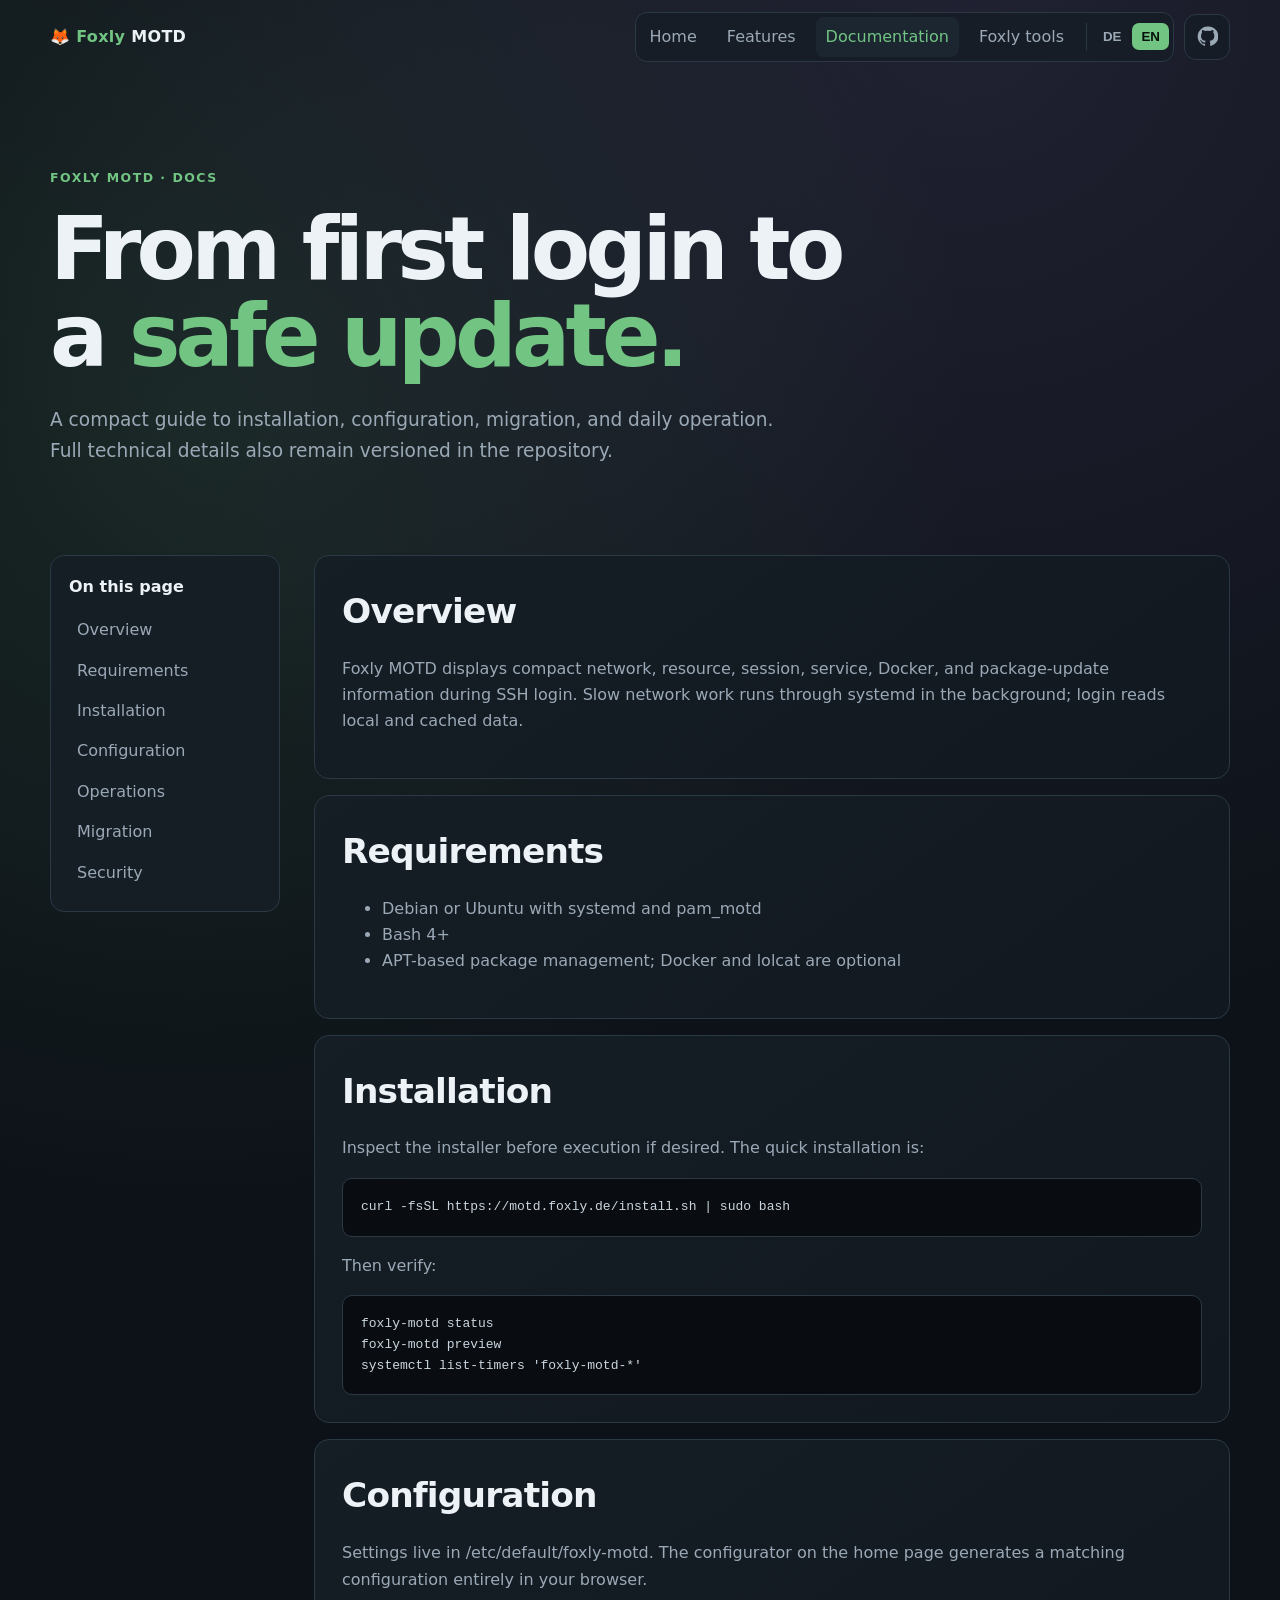
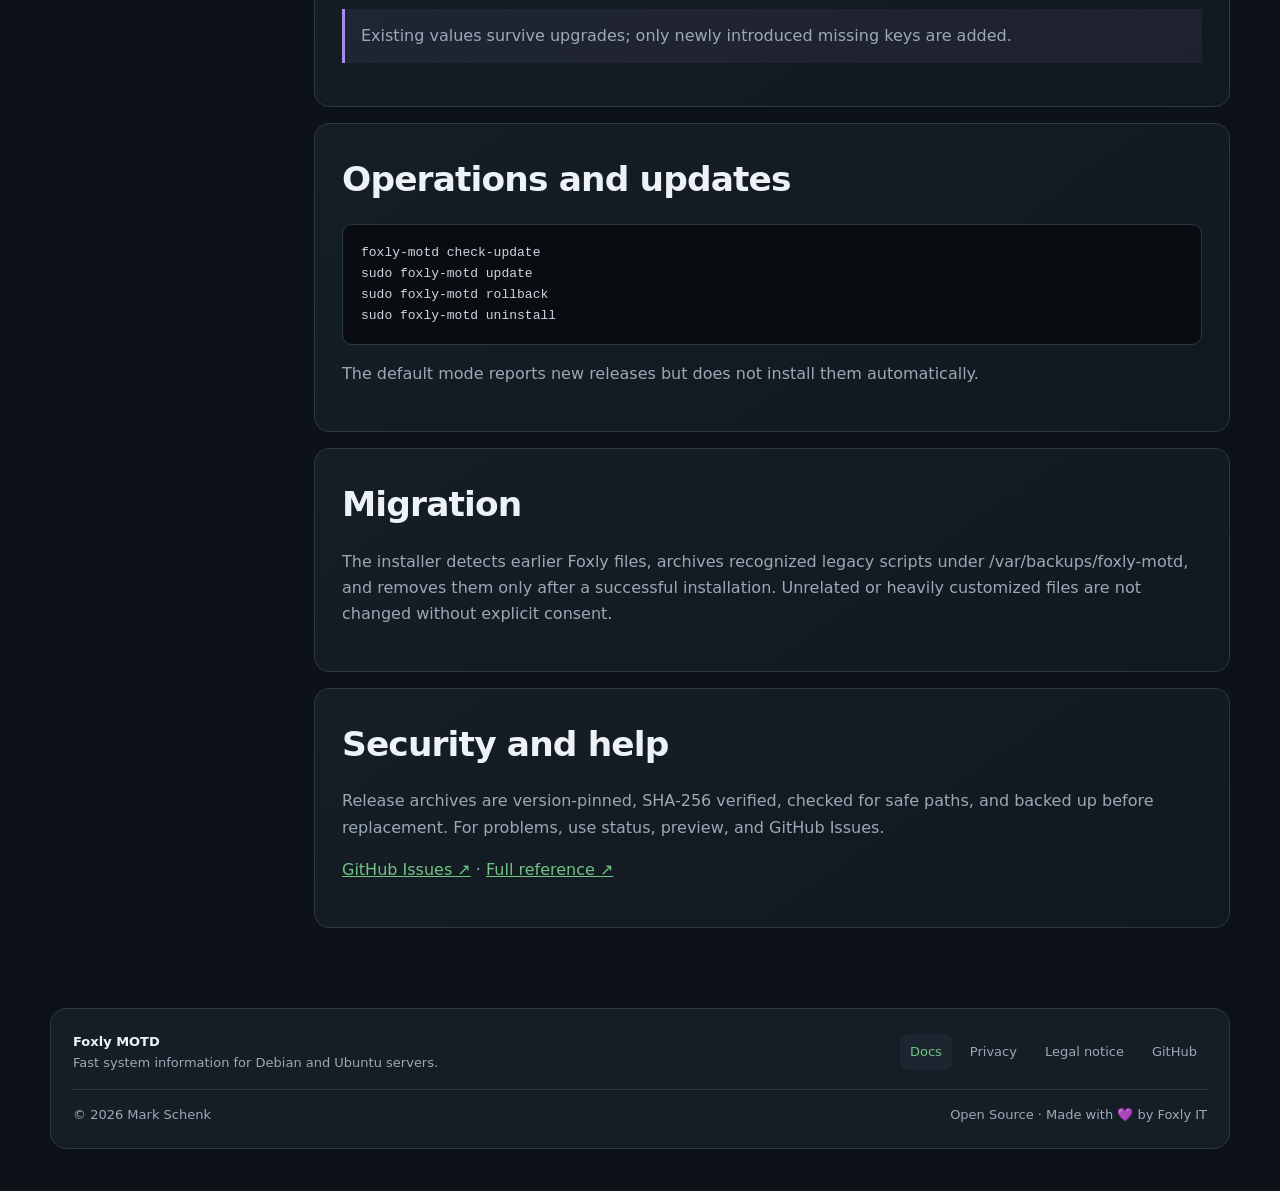
==== docs/docs.html @ 711595bc "Add product documentation and legal pages" ====
<!doctype html>
<html lang="de"><head><meta charset="utf-8"><meta name="viewport" content="width=device-width,initial-scale=1"><meta name="description" content="Foxly MOTD Dokumentation: Installation, Konfiguration, Migration, Betrieb und Updates."><meta name="theme-color" content="#0d1218"><link rel="canonical" href="https://motd.foxly.de/docs.html"><meta property="og:title" content="Foxly MOTD Dokumentation"><meta property="og:description" content="Installation, Konfiguration und Betrieb von Foxly MOTD."><meta property="og:type" content="website"><meta property="og:url" content="https://motd.foxly.de/docs.html"><title>Foxly MOTD Dokumentation</title><link rel="stylesheet" href="family-pages.css"></head>
<body data-title-de="Foxly MOTD Dokumentation" data-title-en="Foxly MOTD Documentation" data-description-de="Foxly MOTD Dokumentation: Installation, Konfiguration, Migration, Betrieb und Updates." data-description-en="Foxly MOTD documentation: installation, configuration, migration, operations, and updates."><a class="skip-link" href="#content">Zum Inhalt springen</a><div class="wrap">
<header class="topbar"><a class="brand" href="index.html">🦊 <span>Foxly</span> MOTD</a><div class="nav-group"><nav class="links" aria-label="Hauptnavigation"><a href="index.html" data-de="Startseite" data-en="Home">Startseite</a><a href="index.html#features">Features</a><a class="active" aria-current="page" href="docs.html" data-de="Docs" data-en="Documentation">Docs</a><a href="https://rootguard.foxly.de/tools.html" data-de="Foxly Tools" data-en="Foxly tools">Foxly Tools</a><div class="language-switch" aria-label="Sprache"><button class="lang-button" data-language="de">DE</button><button class="lang-button" data-language="en">EN</button></div></nav><a class="github-button" href="https://github.com/foxly-it/foxly-motd" target="_blank" rel="noopener noreferrer" aria-label="Foxly MOTD auf GitHub"><svg viewBox="0 0 24 24" aria-hidden="true"><path d="M12 .7a11.3 11.3 0 0 0-3.6 22c.6.1.8-.2.8-.5v-2c-3.3.7-4-1.4-4-1.4-.5-1.4-1.3-1.8-1.3-1.8-1.1-.7.1-.7.1-.7 1.2.1 1.8 1.2 1.8 1.2 1.1 1.8 2.8 1.3 3.5 1 .1-.8.4-1.3.8-1.6-2.7-.3-5.5-1.3-5.5-5.9 0-1.3.5-2.4 1.2-3.2-.1-.3-.5-1.5.1-3.2 0 0 1-.3 3.3 1.2a11.4 11.4 0 0 1 6 0c2.3-1.5 3.3-1.2 3.3-1.2.6 1.7.2 2.9.1 3.2.8.8 1.2 1.9 1.2 3.2 0 4.6-2.8 5.6-5.5 5.9.4.4.8 1.1.8 2.2v3.3c0 .3.2.6.8.5A11.3 11.3 0 0 0 12 .7Z"/></svg></a></div></header>
<main id="content"><section class="hero"><p class="eyebrow">Foxly MOTD · Docs</p><h1 data-de="Vom ersten Login bis zum <em>sicheren Update.</em>" data-en="From first login to a <em>safe update.</em>">Vom ersten Login bis zum <em>sicheren Update.</em></h1><p class="lead" data-de="Der kompakte Einstieg in Installation, Konfiguration, Migration und täglichen Betrieb. Ausführliche technische Details bleiben zusätzlich im Repository versioniert." data-en="A compact guide to installation, configuration, migration, and daily operation. Full technical details also remain versioned in the repository.">Der kompakte Einstieg in Installation, Konfiguration, Migration und täglichen Betrieb.</p></section>
<div class="page-layout"><aside class="toc"><strong data-de="Auf dieser Seite" data-en="On this page">Auf dieser Seite</strong><a href="#overview" data-de="Überblick" data-en="Overview">Überblick</a><a href="#requirements" data-de="Voraussetzungen" data-en="Requirements">Voraussetzungen</a><a href="#install" data-de="Installation" data-en="Installation">Installation</a><a href="#config" data-de="Konfiguration" data-en="Configuration">Konfiguration</a><a href="#operations" data-de="Betrieb" data-en="Operations">Betrieb</a><a href="#migration" data-de="Migration" data-en="Migration">Migration</a><a href="#security" data-de="Sicherheit" data-en="Security">Sicherheit</a></aside><div class="content">
<section id="overview"><h2 data-de="Überblick" data-en="Overview">Überblick</h2><p data-de="Foxly MOTD zeigt beim SSH-Login kompakte Systeminformationen zu Netzwerk, Ressourcen, Sitzung, Diensten, Docker und Paketupdates. Langsame Netzwerkabfragen laufen über systemd im Hintergrund; der Login liest lokale und gecachte Daten." data-en="Foxly MOTD displays compact network, resource, session, service, Docker, and package-update information during SSH login. Slow network work runs through systemd in the background; login reads local and cached data.">Foxly MOTD zeigt beim SSH-Login kompakte Systeminformationen.</p></section>
<section id="requirements"><h2 data-de="Voraussetzungen" data-en="Requirements">Voraussetzungen</h2><ul><li data-de="Debian oder Ubuntu mit systemd und pam_motd" data-en="Debian or Ubuntu with systemd and pam_motd">Debian oder Ubuntu mit systemd und pam_motd</li><li>Bash 4+</li><li data-de="APT-basierte Paketverwaltung; Docker und lolcat optional" data-en="APT-based package management; Docker and lolcat are optional">APT-basierte Paketverwaltung; Docker und lolcat optional</li></ul></section>
<section id="install"><h2 data-de="Installation" data-en="Installation">Installation</h2><p data-de="Prüfe den Installer bei Bedarf vor der Ausführung. Die Schnellinstallation lautet:" data-en="Inspect the installer before execution if desired. The quick installation is:">Die Schnellinstallation lautet:</p><pre><code>curl -fsSL https://motd.foxly.de/install.sh | sudo bash</code></pre><p data-de="Anschließend prüfen:" data-en="Then verify:">Anschließend prüfen:</p><pre><code>foxly-motd status
foxly-motd preview
systemctl list-timers 'foxly-motd-*'</code></pre></section>
<section id="config"><h2 data-de="Konfiguration" data-en="Configuration">Konfiguration</h2><p data-de="Die Einstellungen liegen unter /etc/default/foxly-motd. Der Konfigurator auf der Startseite erzeugt eine passende Konfiguration vollständig lokal im Browser." data-en="Settings live in /etc/default/foxly-motd. The configurator on the home page generates a matching configuration entirely in your browser.">Die Einstellungen liegen unter <code>/etc/default/foxly-motd</code>.</p><p class="note" data-de="Bestehende Werte bleiben bei Updates erhalten; nur neue fehlende Schlüssel werden ergänzt." data-en="Existing values survive upgrades; only newly introduced missing keys are added.">Bestehende Werte bleiben bei Updates erhalten.</p></section>
<section id="operations"><h2 data-de="Betrieb und Updates" data-en="Operations and updates">Betrieb und Updates</h2><pre><code>foxly-motd check-update
sudo foxly-motd update
sudo foxly-motd rollback
sudo foxly-motd uninstall</code></pre><p data-de="Der Standardmodus informiert über neue Releases, installiert sie aber nicht automatisch." data-en="The default mode reports new releases but does not install them automatically.">Der Standardmodus informiert über neue Releases.</p></section>
<section id="migration"><h2 data-de="Migration" data-en="Migration">Migration</h2><p data-de="Der Installer erkennt frühere Foxly-Dateien, archiviert erkannte Legacy-Skripte unter /var/backups/foxly-motd und entfernt sie erst nach erfolgreicher Installation. Fremde oder stark angepasste Dateien werden nicht ungefragt verändert." data-en="The installer detects earlier Foxly files, archives recognized legacy scripts under /var/backups/foxly-motd, and removes them only after a successful installation. Unrelated or heavily customized files are not changed without explicit consent.">Der Installer sichert erkannte Legacy-Skripte vor der Migration.</p></section>
<section id="security"><h2 data-de="Sicherheit und Hilfe" data-en="Security and help">Sicherheit und Hilfe</h2><p data-de="Release-Archive werden versionsgenau geladen, per SHA-256 geprüft, auf sichere Pfade kontrolliert und vor dem Austausch gesichert. Bei Problemen helfen Status, Vorschau und die GitHub-Issues." data-en="Release archives are version-pinned, SHA-256 verified, checked for safe paths, and backed up before replacement. For problems, use status, preview, and GitHub Issues.">Release-Archive werden geprüft und vor dem Austausch gesichert.</p><p><a href="https://github.com/foxly-it/foxly-motd/issues" target="_blank" rel="noopener noreferrer">GitHub Issues ↗</a> · <a href="https://github.com/foxly-it/foxly-motd#readme" target="_blank" rel="noopener noreferrer" data-de="Vollständige Referenz ↗" data-en="Full reference ↗">Vollständige Referenz ↗</a></p></section>
</div></div></main>
<footer class="footer"><div class="footer-main"><div class="footer-brand"><strong>Foxly MOTD</strong><span data-de="Schnelle Systeminformationen für Debian- und Ubuntu-Server." data-en="Fast system information for Debian and Ubuntu servers.">Schnelle Systeminformationen für Debian- und Ubuntu-Server.</span></div><nav class="footer-links"><a href="docs.html" aria-current="page">Docs</a><a href="privacy.html" data-de="Datenschutz" data-en="Privacy">Datenschutz</a><a href="imprint.html" data-de="Impressum" data-en="Legal notice">Impressum</a><a href="https://github.com/foxly-it/foxly-motd">GitHub</a></nav></div><div class="footer-bottom"><span>© <span id="copyright-year"></span> Mark Schenk</span><span>Open Source · Made with 💜 by Foxly IT</span></div></footer></div><script src="family-pages.js"></script></body></html>
---- docs/family-pages.css ----
:root{--bg:#0d1218;--panel:#151d25;--soft:#1b2631;--border:#2b3945;--text:#edf2f7;--muted:#9ba9b7;--green:#72c483;--purple:#a98bea;--shadow:0 24px 70px rgba(0,0,0,.35)}
*{box-sizing:border-box}html{scroll-behavior:smooth}body{margin:0;background:radial-gradient(circle at 75% 0,rgba(169,139,234,.12),transparent 35%),radial-gradient(circle at 15% 15%,rgba(114,196,131,.12),transparent 30%),var(--bg);color:var(--text);font:16px/1.65 Inter,ui-sans-serif,system-ui,-apple-system,BlinkMacSystemFont,"Segoe UI",sans-serif}.wrap{width:min(1180px,calc(100% - 40px));margin:auto}.skip-link{position:fixed;z-index:20;top:10px;left:10px;transform:translateY(-150%);padding:9px 13px;border-radius:8px;background:var(--green);color:#07110a;font-weight:800}.skip-link:focus{transform:none}.topbar{min-height:74px;display:flex;align-items:center;justify-content:space-between;gap:20px}.brand{color:var(--text);font-weight:800;letter-spacing:.02em;text-decoration:none}.brand span{color:var(--green)}.nav-group,.links,.language-switch{display:flex;align-items:center;gap:10px}.links{padding:4px;border:1px solid var(--border);border-radius:12px;background:rgba(21,29,37,.78)}.links a{padding:7px 10px;border-radius:8px;color:var(--muted);text-decoration:none}.links a:hover,.links a.active{background:var(--soft);color:var(--green)}.language-switch{gap:2px;margin-left:2px;padding-left:7px;border-left:1px solid var(--border)}.lang-button{border:0;border-radius:7px;background:transparent;color:var(--muted);padding:6px 9px;cursor:pointer;font-weight:800}.lang-button.active{background:var(--green);color:#07110a}.github-button{display:grid;width:46px;height:46px;flex:0 0 46px;place-items:center;border:1px solid var(--border);border-radius:12px;background:rgba(21,29,37,.78);color:var(--muted);text-decoration:none}.github-button:hover{background:var(--soft);color:var(--green)}.github-button svg{width:21px;height:21px;fill:currentColor}.hero{padding:82px 0 52px}.eyebrow{color:var(--green);font-size:.78rem;font-weight:800;letter-spacing:.12em;text-transform:uppercase}h1{max-width:850px;margin:.2em 0 .3em;font-size:clamp(2.8rem,7vw,5.4rem);line-height:1;letter-spacing:-.055em}h1 em{color:var(--green);font-style:normal}.lead{max-width:760px;color:var(--muted);font-size:1.16rem}.page-layout{display:grid;grid-template-columns:230px minmax(0,1fr);gap:34px;padding:18px 0 80px}.toc{position:sticky;top:20px;align-self:start;padding:18px;border:1px solid var(--border);border-radius:14px;background:var(--panel)}.toc strong{display:block;margin-bottom:10px}.toc a{display:block;padding:7px 8px;border-radius:7px;color:var(--muted);text-decoration:none}.toc a:hover{background:var(--soft);color:var(--green)}.content{display:grid;gap:16px}.content section{scroll-margin-top:20px;padding:27px;border:1px solid var(--border);border-radius:15px;background:linear-gradient(145deg,var(--panel),#111820)}h2{margin:0 0 10px;font-size:clamp(1.45rem,3vw,2.15rem);letter-spacing:-.025em}h3{margin:1.3em 0 .35em}.content p,.content li{color:var(--muted)}.content a{color:var(--green)}pre{overflow:auto;margin:16px 0 0;padding:18px;border:1px solid var(--border);border-radius:10px;background:#090d11;color:#cbd5df;font:13px/1.6 "SFMono-Regular",Consolas,monospace}.note{padding:14px 16px;border-left:3px solid var(--purple);background:rgba(169,139,234,.08)}address{color:var(--muted);font-style:normal}.footer{margin:0 0 42px;padding:22px;border:1px solid var(--border);border-radius:16px;background:var(--panel);color:var(--muted);font-size:13px}.footer-main,.footer-bottom{display:flex;justify-content:space-between;align-items:center;gap:18px}.footer-brand strong{display:block;color:var(--text)}.footer-links{display:flex;gap:8px;flex-wrap:wrap}.footer-links a{padding:7px 10px;border-radius:8px;color:var(--muted);text-decoration:none}.footer-links a:hover,.footer-links a[aria-current=page]{background:var(--soft);color:var(--green)}.footer-bottom{margin-top:16px;padding-top:14px;border-top:1px solid var(--border)}
@media(max-width:900px){.topbar{align-items:flex-start;flex-wrap:wrap;padding:12px 0}.nav-group{width:100%}.links{flex:1;overflow-x:auto}.page-layout{grid-template-columns:1fr}.toc{position:static}.hero{padding-top:48px}}@media(max-width:600px){.wrap{width:calc(100% - 24px)}.links a{padding:7px}.github-button{width:44px;height:44px;flex-basis:44px}.content section{padding:21px}.footer-main,.footer-bottom{align-items:flex-start;flex-direction:column}.footer-links{flex-direction:column}}
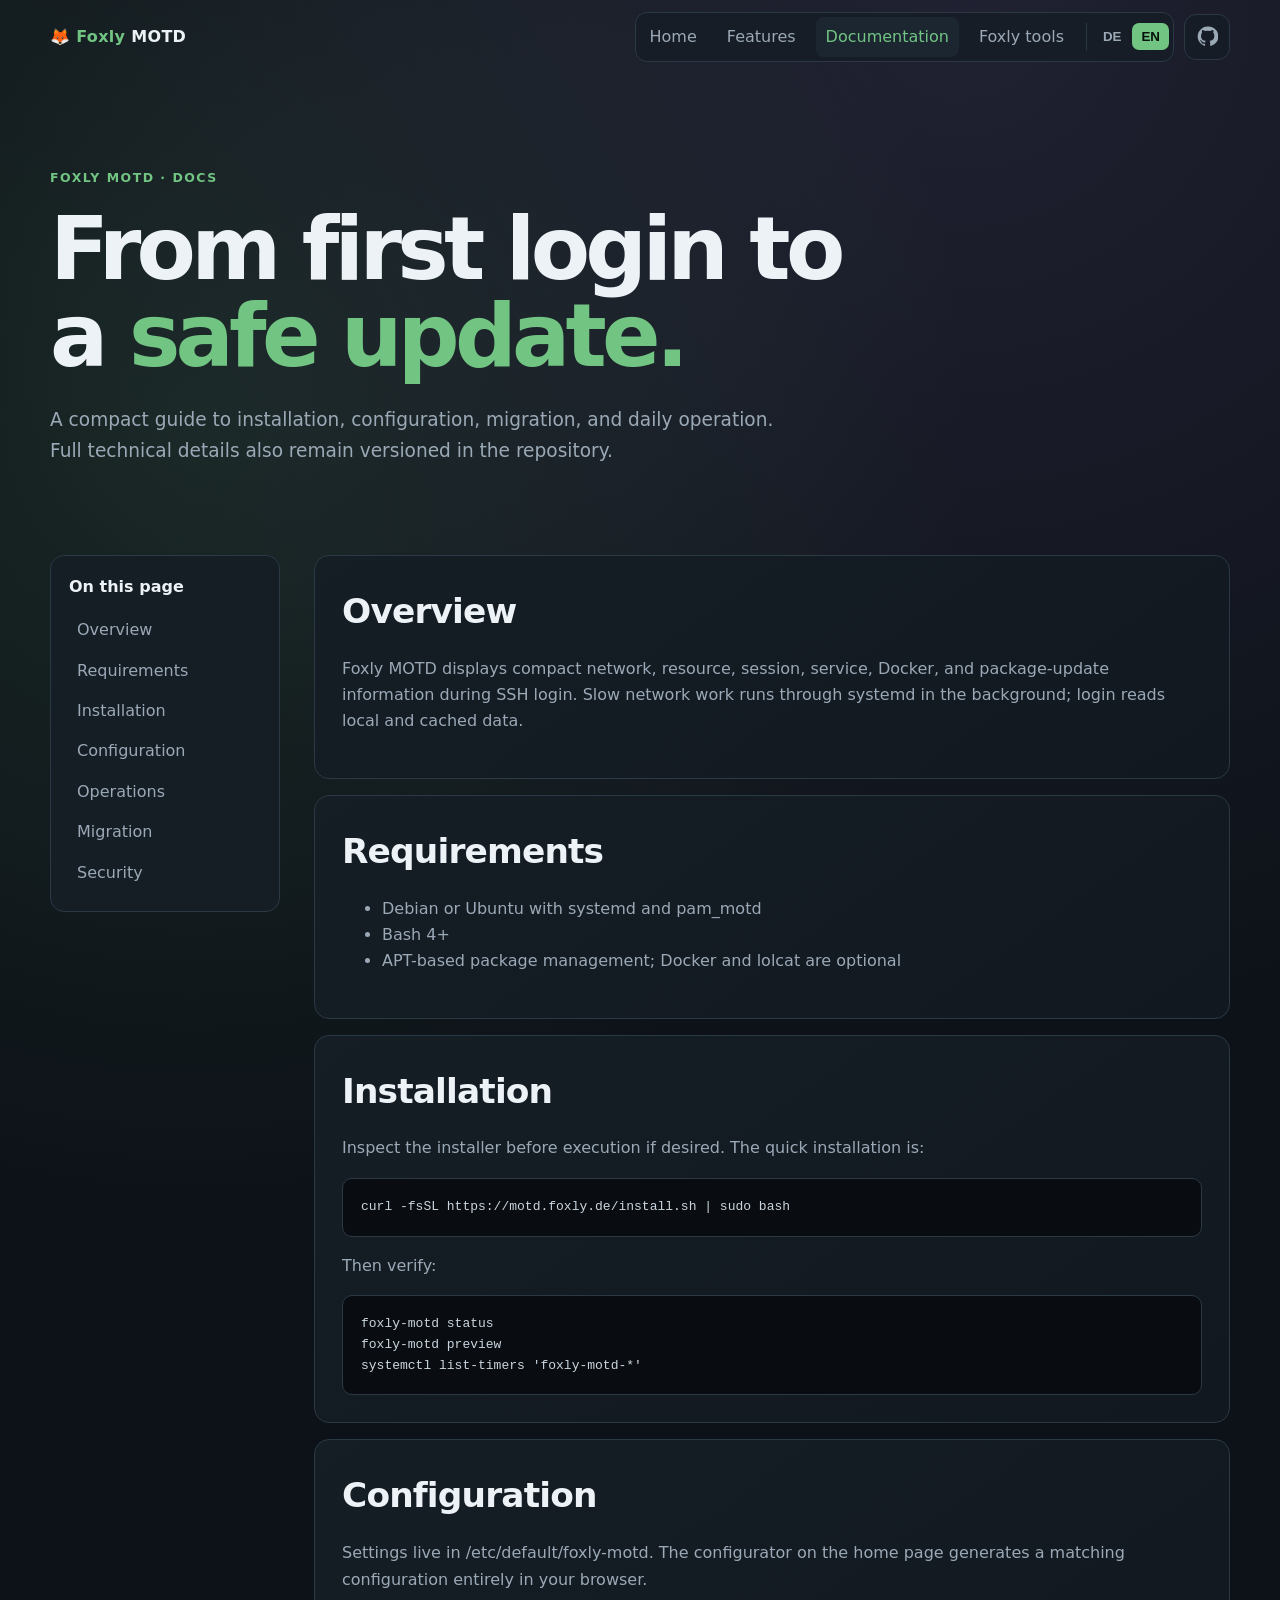
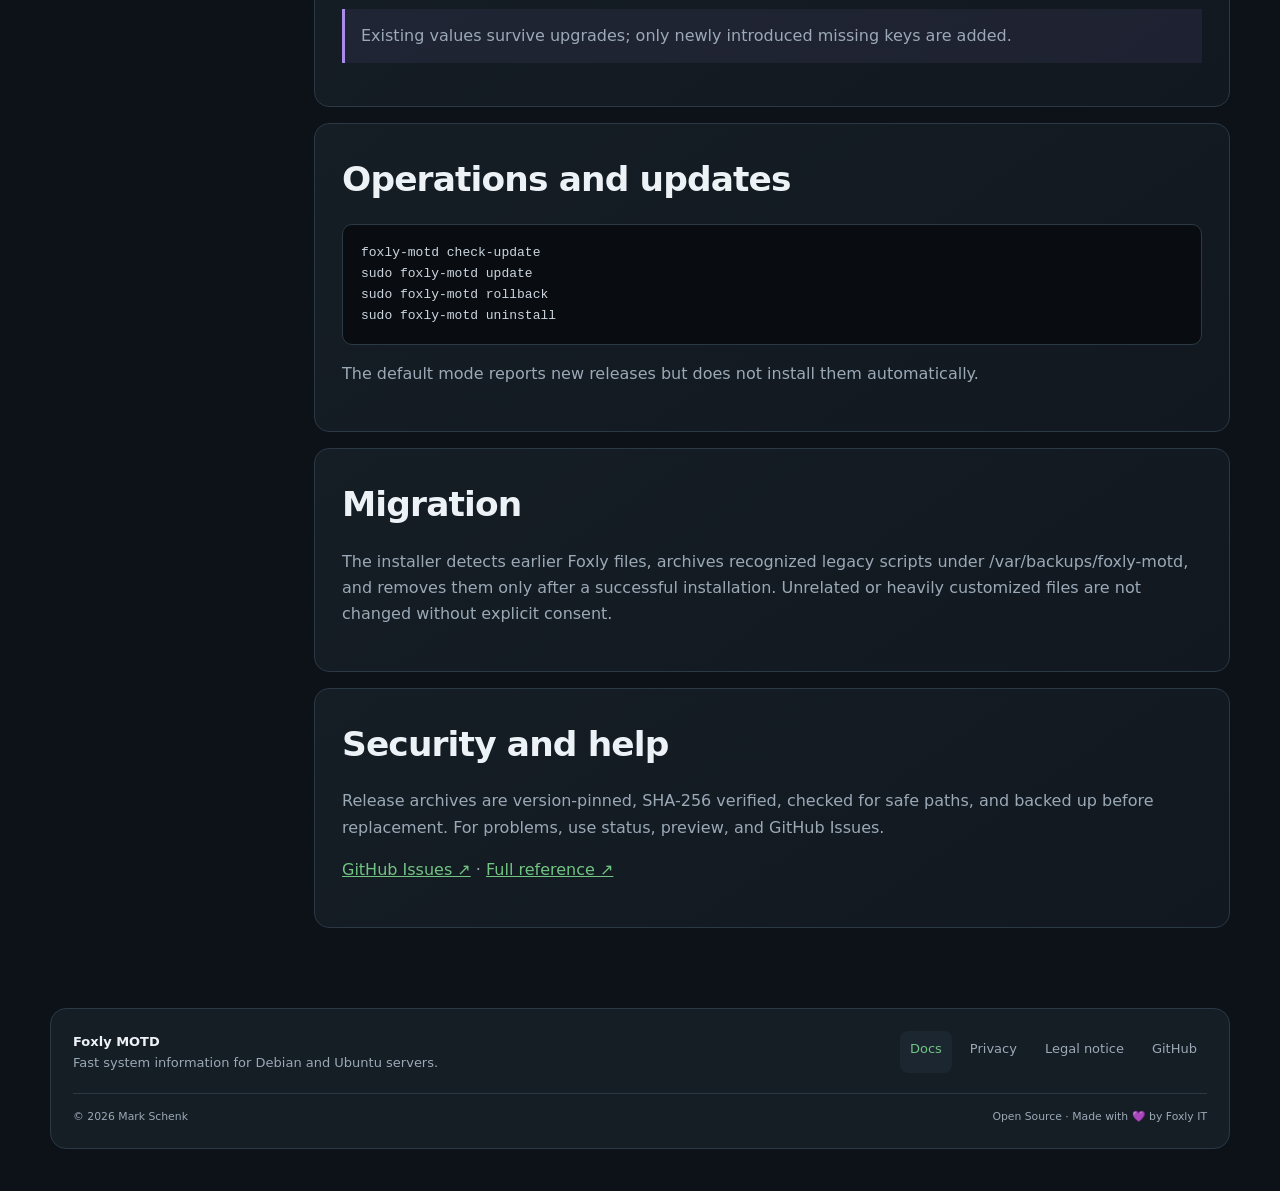
==== commit cf813973: "Bring website up to the shared Foxly design system's current state Adds the skip-link, call-to-actio" ====
--- a/docs/docs.html
+++ b/docs/docs.html
@@ -17,4 +17,4 @@
 <section id="migration"><h2 data-de="Migration" data-en="Migration">Migration</h2><p data-de="Der Installer erkennt frühere Foxly-Dateien, archiviert erkannte Legacy-Skripte unter /var/backups/foxly-motd und entfernt sie erst nach erfolgreicher Installation. Fremde oder stark angepasste Dateien werden nicht ungefragt verändert." data-en="The installer detects earlier Foxly files, archives recognized legacy scripts under /var/backups/foxly-motd, and removes them only after a successful installation. Unrelated or heavily customized files are not changed without explicit consent.">Der Installer sichert erkannte Legacy-Skripte vor der Migration.</p></section>
 <section id="security"><h2 data-de="Sicherheit und Hilfe" data-en="Security and help">Sicherheit und Hilfe</h2><p data-de="Release-Archive werden versionsgenau geladen, per SHA-256 geprüft, auf sichere Pfade kontrolliert und vor dem Austausch gesichert. Bei Problemen helfen Status, Vorschau und die GitHub-Issues." data-en="Release archives are version-pinned, SHA-256 verified, checked for safe paths, and backed up before replacement. For problems, use status, preview, and GitHub Issues.">Release-Archive werden geprüft und vor dem Austausch gesichert.</p><p><a href="https://github.com/foxly-it/foxly-motd/issues" target="_blank" rel="noopener noreferrer">GitHub Issues ↗</a> · <a href="https://github.com/foxly-it/foxly-motd#readme" target="_blank" rel="noopener noreferrer" data-de="Vollständige Referenz ↗" data-en="Full reference ↗">Vollständige Referenz ↗</a></p></section>
 </div></div></main>
-<footer class="footer"><div class="footer-main"><div class="footer-brand"><strong>Foxly MOTD</strong><span data-de="Schnelle Systeminformationen für Debian- und Ubuntu-Server." data-en="Fast system information for Debian and Ubuntu servers.">Schnelle Systeminformationen für Debian- und Ubuntu-Server.</span></div><nav class="footer-links"><a href="docs.html" aria-current="page">Docs</a><a href="privacy.html" data-de="Datenschutz" data-en="Privacy">Datenschutz</a><a href="imprint.html" data-de="Impressum" data-en="Legal notice">Impressum</a><a href="https://github.com/foxly-it/foxly-motd">GitHub</a></nav></div><div class="footer-bottom"><span>© <span id="copyright-year"></span> Mark Schenk</span><span>Open Source · Made with 💜 by Foxly IT</span></div></footer></div><script src="family-pages.js"></script></body></html>
+<footer class="footer"><div><strong>Foxly MOTD</strong><span data-de="Schnelle Systeminformationen für Debian- und Ubuntu-Server." data-en="Fast system information for Debian and Ubuntu servers.">Schnelle Systeminformationen für Debian- und Ubuntu-Server.</span></div><nav class="footer-links"><a href="docs.html" aria-current="page">Docs</a><a href="privacy.html" data-de="Datenschutz" data-en="Privacy">Datenschutz</a><a href="imprint.html" data-de="Impressum" data-en="Legal notice">Impressum</a><a href="https://github.com/foxly-it/foxly-motd">GitHub</a></nav><small><span>© <span id="copyright-year"></span> Mark Schenk</span><span>Open Source · Made with 💜 by Foxly IT</span></small></footer></div><script src="family-pages.js"></script></body></html>
--- a/docs/family-pages.css
+++ b/docs/family-pages.css
@@ -1,3 +1,3 @@
 :root{--bg:#0d1218;--panel:#151d25;--soft:#1b2631;--border:#2b3945;--text:#edf2f7;--muted:#9ba9b7;--green:#72c483;--purple:#a98bea;--shadow:0 24px 70px rgba(0,0,0,.35)}
-*{box-sizing:border-box}html{scroll-behavior:smooth}body{margin:0;background:radial-gradient(circle at 75% 0,rgba(169,139,234,.12),transparent 35%),radial-gradient(circle at 15% 15%,rgba(114,196,131,.12),transparent 30%),var(--bg);color:var(--text);font:16px/1.65 Inter,ui-sans-serif,system-ui,-apple-system,BlinkMacSystemFont,"Segoe UI",sans-serif}.wrap{width:min(1180px,calc(100% - 40px));margin:auto}.skip-link{position:fixed;z-index:20;top:10px;left:10px;transform:translateY(-150%);padding:9px 13px;border-radius:8px;background:var(--green);color:#07110a;font-weight:800}.skip-link:focus{transform:none}.topbar{min-height:74px;display:flex;align-items:center;justify-content:space-between;gap:20px}.brand{color:var(--text);font-weight:800;letter-spacing:.02em;text-decoration:none}.brand span{color:var(--green)}.nav-group,.links,.language-switch{display:flex;align-items:center;gap:10px}.links{padding:4px;border:1px solid var(--border);border-radius:12px;background:rgba(21,29,37,.78)}.links a{padding:7px 10px;border-radius:8px;color:var(--muted);text-decoration:none}.links a:hover,.links a.active{background:var(--soft);color:var(--green)}.language-switch{gap:2px;margin-left:2px;padding-left:7px;border-left:1px solid var(--border)}.lang-button{border:0;border-radius:7px;background:transparent;color:var(--muted);padding:6px 9px;cursor:pointer;font-weight:800}.lang-button.active{background:var(--green);color:#07110a}.github-button{display:grid;width:46px;height:46px;flex:0 0 46px;place-items:center;border:1px solid var(--border);border-radius:12px;background:rgba(21,29,37,.78);color:var(--muted);text-decoration:none}.github-button:hover{background:var(--soft);color:var(--green)}.github-button svg{width:21px;height:21px;fill:currentColor}.hero{padding:82px 0 52px}.eyebrow{color:var(--green);font-size:.78rem;font-weight:800;letter-spacing:.12em;text-transform:uppercase}h1{max-width:850px;margin:.2em 0 .3em;font-size:clamp(2.8rem,7vw,5.4rem);line-height:1;letter-spacing:-.055em}h1 em{color:var(--green);font-style:normal}.lead{max-width:760px;color:var(--muted);font-size:1.16rem}.page-layout{display:grid;grid-template-columns:230px minmax(0,1fr);gap:34px;padding:18px 0 80px}.toc{position:sticky;top:20px;align-self:start;padding:18px;border:1px solid var(--border);border-radius:14px;background:var(--panel)}.toc strong{display:block;margin-bottom:10px}.toc a{display:block;padding:7px 8px;border-radius:7px;color:var(--muted);text-decoration:none}.toc a:hover{background:var(--soft);color:var(--green)}.content{display:grid;gap:16px}.content section{scroll-margin-top:20px;padding:27px;border:1px solid var(--border);border-radius:15px;background:linear-gradient(145deg,var(--panel),#111820)}h2{margin:0 0 10px;font-size:clamp(1.45rem,3vw,2.15rem);letter-spacing:-.025em}h3{margin:1.3em 0 .35em}.content p,.content li{color:var(--muted)}.content a{color:var(--green)}pre{overflow:auto;margin:16px 0 0;padding:18px;border:1px solid var(--border);border-radius:10px;background:#090d11;color:#cbd5df;font:13px/1.6 "SFMono-Regular",Consolas,monospace}.note{padding:14px 16px;border-left:3px solid var(--purple);background:rgba(169,139,234,.08)}address{color:var(--muted);font-style:normal}.footer{margin:0 0 42px;padding:22px;border:1px solid var(--border);border-radius:16px;background:var(--panel);color:var(--muted);font-size:13px}.footer-main,.footer-bottom{display:flex;justify-content:space-between;align-items:center;gap:18px}.footer-brand strong{display:block;color:var(--text)}.footer-links{display:flex;gap:8px;flex-wrap:wrap}.footer-links a{padding:7px 10px;border-radius:8px;color:var(--muted);text-decoration:none}.footer-links a:hover,.footer-links a[aria-current=page]{background:var(--soft);color:var(--green)}.footer-bottom{margin-top:16px;padding-top:14px;border-top:1px solid var(--border)}
-@media(max-width:900px){.topbar{align-items:flex-start;flex-wrap:wrap;padding:12px 0}.nav-group{width:100%}.links{flex:1;overflow-x:auto}.page-layout{grid-template-columns:1fr}.toc{position:static}.hero{padding-top:48px}}@media(max-width:600px){.wrap{width:calc(100% - 24px)}.links a{padding:7px}.github-button{width:44px;height:44px;flex-basis:44px}.content section{padding:21px}.footer-main,.footer-bottom{align-items:flex-start;flex-direction:column}.footer-links{flex-direction:column}}
+*{box-sizing:border-box}html{scroll-behavior:smooth}body{margin:0;background:radial-gradient(circle at 75% 0,rgba(169,139,234,.12),transparent 35%),radial-gradient(circle at 15% 15%,rgba(114,196,131,.12),transparent 30%),var(--bg);color:var(--text);font:16px/1.65 Inter,ui-sans-serif,system-ui,-apple-system,BlinkMacSystemFont,"Segoe UI",sans-serif}.wrap{width:min(1180px,calc(100% - 40px));margin:auto}.skip-link{position:fixed;z-index:20;top:10px;left:10px;transform:translateY(-150%);padding:9px 13px;border-radius:8px;background:var(--green);color:#07110a;font-weight:800}.skip-link:focus{transform:none}.topbar{min-height:74px;display:flex;align-items:center;justify-content:space-between;gap:20px}.brand{color:var(--text);font-weight:800;letter-spacing:.02em;text-decoration:none}.brand span{color:var(--green)}.nav-group,.links,.language-switch{display:flex;align-items:center;gap:10px}.links{padding:4px;border:1px solid var(--border);border-radius:12px;background:rgba(21,29,37,.78)}.links a{padding:7px 10px;border-radius:8px;color:var(--muted);text-decoration:none}.links a:hover,.links a.active{background:var(--soft);color:var(--green)}.language-switch{gap:2px;margin-left:2px;padding-left:7px;border-left:1px solid var(--border)}.lang-button{border:0;border-radius:7px;background:transparent;color:var(--muted);padding:6px 9px;cursor:pointer;font-weight:800}.lang-button.active{background:var(--green);color:#07110a}.github-button{display:grid;width:46px;height:46px;flex:0 0 46px;place-items:center;border:1px solid var(--border);border-radius:12px;background:rgba(21,29,37,.78);color:var(--muted);text-decoration:none}.github-button:hover{background:var(--soft);color:var(--green)}.github-button svg{width:21px;height:21px;fill:currentColor}.hero{padding:82px 0 52px}.eyebrow{color:var(--green);font-size:.78rem;font-weight:800;letter-spacing:.12em;text-transform:uppercase}h1{max-width:850px;margin:.2em 0 .3em;font-size:clamp(2.8rem,7vw,5.4rem);line-height:1;letter-spacing:-.055em}h1 em{color:var(--green);font-style:normal}.lead{max-width:760px;color:var(--muted);font-size:1.16rem}.page-layout{display:grid;grid-template-columns:230px minmax(0,1fr);gap:34px;padding:18px 0 80px}.toc{position:sticky;top:20px;align-self:start;padding:18px;border:1px solid var(--border);border-radius:14px;background:var(--panel)}.toc strong{display:block;margin-bottom:10px}.toc a{display:block;padding:7px 8px;border-radius:7px;color:var(--muted);text-decoration:none}.toc a:hover{background:var(--soft);color:var(--green)}.content{display:grid;gap:16px}.content section{scroll-margin-top:20px;padding:27px;border:1px solid var(--border);border-radius:15px;background:linear-gradient(145deg,var(--panel),#111820)}h2{margin:0 0 10px;font-size:clamp(1.45rem,3vw,2.15rem);letter-spacing:-.025em}h3{margin:1.3em 0 .35em}.content p,.content li{color:var(--muted)}.content a{color:var(--green)}pre{overflow:auto;margin:16px 0 0;padding:18px;border:1px solid var(--border);border-radius:10px;background:#090d11;color:#cbd5df;font:13px/1.6 "SFMono-Regular",Consolas,monospace}.note{padding:14px 16px;border-left:3px solid var(--purple);background:rgba(169,139,234,.08)}address{color:var(--muted);font-style:normal}.footer{display:grid;grid-template-columns:1fr auto;gap:18px;margin:0 0 42px;padding:22px;border:1px solid var(--border);border-radius:16px;background:var(--panel);color:var(--muted);font-size:13px}.footer>div{display:grid}.footer strong{color:var(--text)}.footer-links{display:flex;gap:8px;flex-wrap:wrap}.footer-links a{padding:7px 10px;border-radius:8px;color:var(--muted);text-decoration:none}.footer-links a:hover,.footer-links a[aria-current=page]{background:var(--soft);color:var(--green)}.footer small{display:flex;grid-column:1/-1;justify-content:space-between;flex-wrap:wrap;gap:8px;margin-top:2px;padding-top:14px;border-top:1px solid var(--border)}
+@media(max-width:900px){.topbar{align-items:flex-start;flex-wrap:wrap;padding:12px 0}.nav-group{width:100%}.links{flex:1;overflow-x:auto}.page-layout{grid-template-columns:1fr}.toc{position:static}.hero{padding-top:48px}}@media(max-width:600px){.wrap{width:calc(100% - 24px)}.links a{padding:7px}.github-button{width:44px;height:44px;flex-basis:44px}.content section{padding:21px}.footer{grid-template-columns:1fr}.footer small{flex-direction:column;align-items:flex-start}.footer-links{flex-direction:column}}
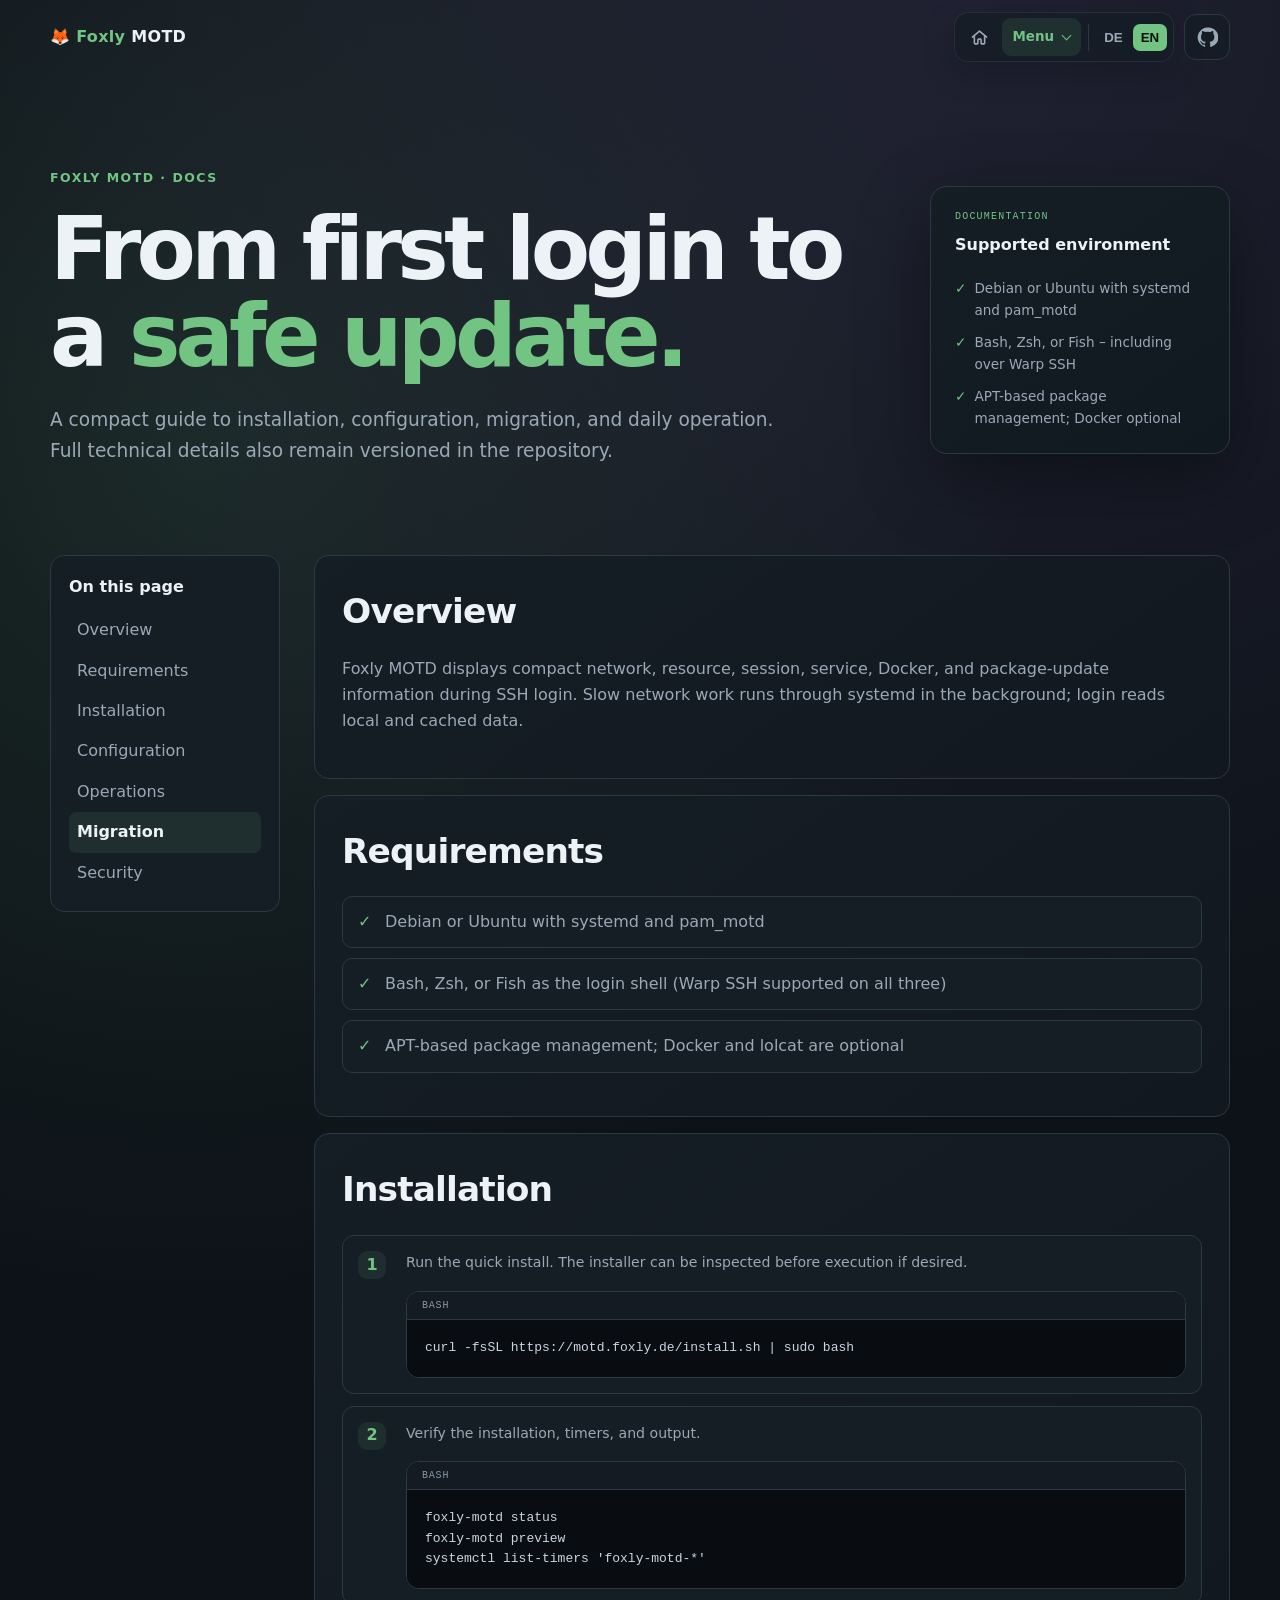
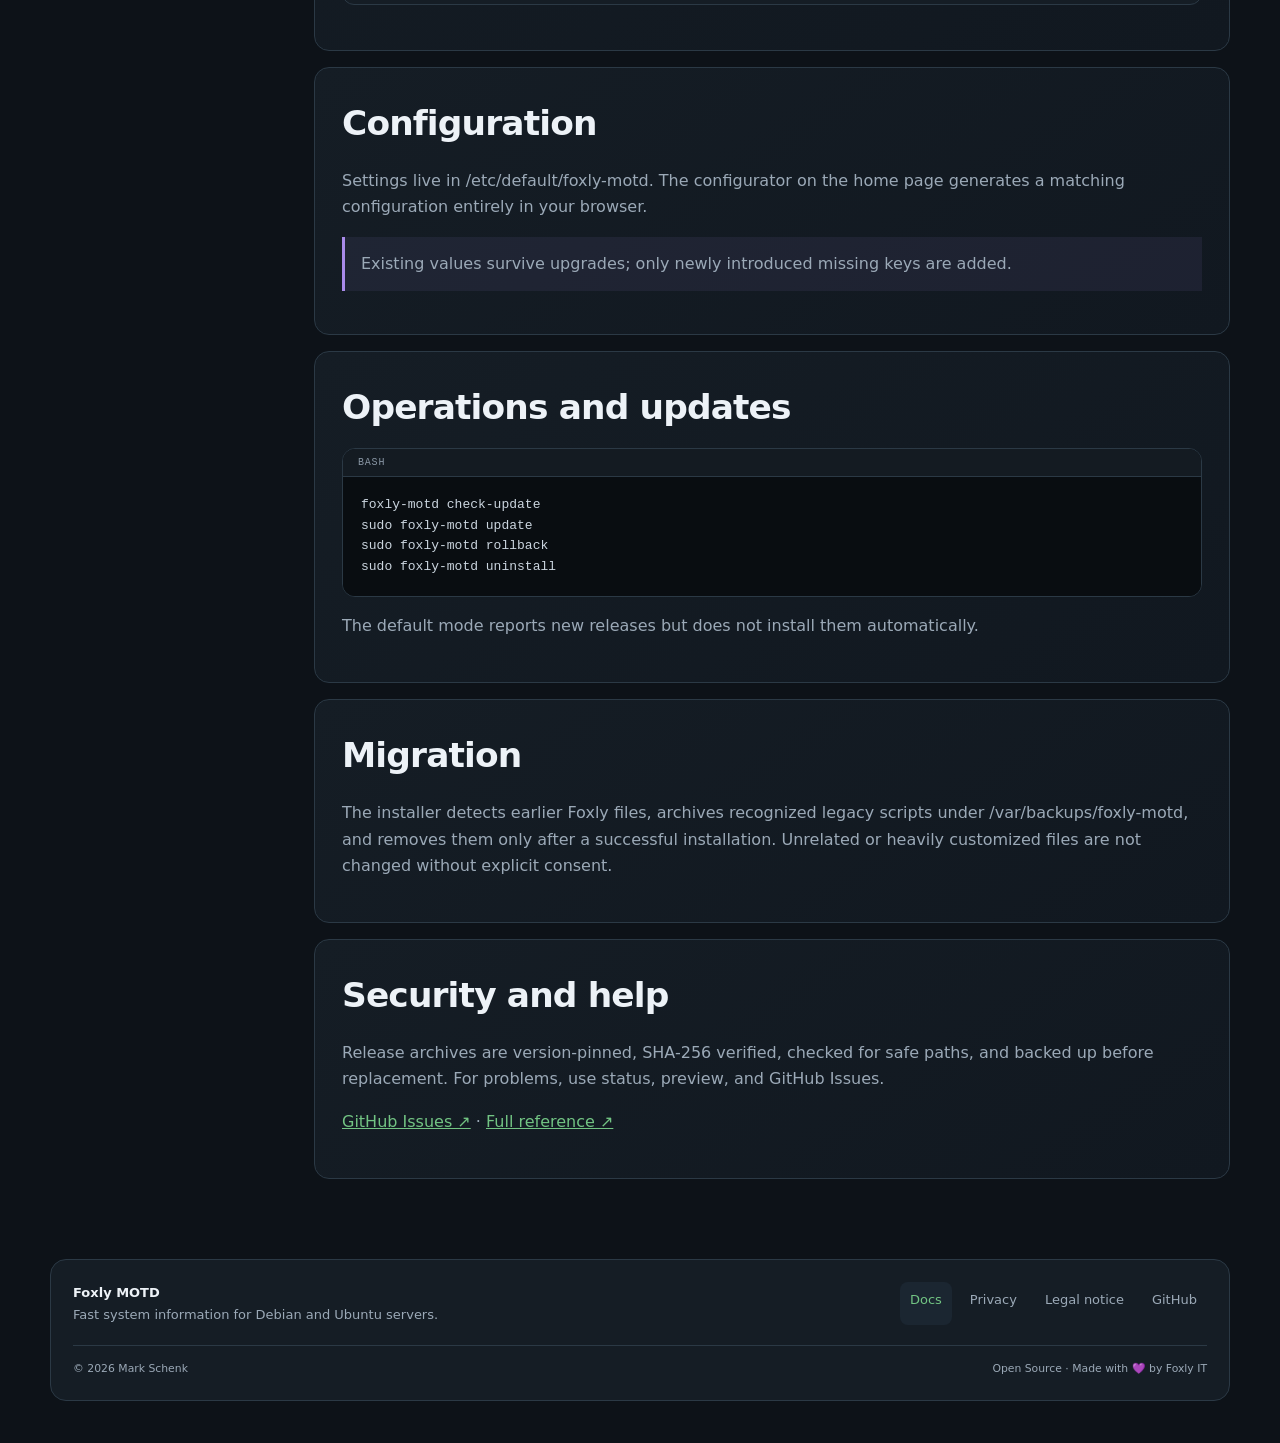
==== commit 9ba6b30a: "Fix header navigation and bring docs page to design-system parity The header previously hid every na" ====
--- a/docs/docs.html
+++ b/docs/docs.html
@@ -1,19 +1,33 @@
 <!doctype html>
 <html lang="de"><head><meta charset="utf-8"><meta name="viewport" content="width=device-width,initial-scale=1"><meta name="description" content="Foxly MOTD Dokumentation: Installation, Konfiguration, Migration, Betrieb und Updates."><meta name="theme-color" content="#0d1218"><link rel="canonical" href="https://motd.foxly.de/docs.html"><meta property="og:title" content="Foxly MOTD Dokumentation"><meta property="og:description" content="Installation, Konfiguration und Betrieb von Foxly MOTD."><meta property="og:type" content="website"><meta property="og:url" content="https://motd.foxly.de/docs.html"><title>Foxly MOTD Dokumentation</title><link rel="stylesheet" href="family-pages.css"></head>
 <body data-title-de="Foxly MOTD Dokumentation" data-title-en="Foxly MOTD Documentation" data-description-de="Foxly MOTD Dokumentation: Installation, Konfiguration, Migration, Betrieb und Updates." data-description-en="Foxly MOTD documentation: installation, configuration, migration, operations, and updates."><a class="skip-link" href="#content">Zum Inhalt springen</a><div class="wrap">
-<header class="topbar"><a class="brand" href="index.html">🦊 <span>Foxly</span> MOTD</a><div class="nav-group"><nav class="links" aria-label="Hauptnavigation"><a href="index.html" data-de="Startseite" data-en="Home">Startseite</a><a href="index.html#features">Features</a><a class="active" aria-current="page" href="docs.html" data-de="Docs" data-en="Documentation">Docs</a><a href="https://rootguard.foxly.de/tools.html" data-de="Foxly Tools" data-en="Foxly tools">Foxly Tools</a><div class="language-switch" aria-label="Sprache"><button class="lang-button" data-language="de">DE</button><button class="lang-button" data-language="en">EN</button></div></nav><a class="github-button" href="https://github.com/foxly-it/foxly-motd" target="_blank" rel="noopener noreferrer" aria-label="Foxly MOTD auf GitHub"><svg viewBox="0 0 24 24" aria-hidden="true"><path d="M12 .7a11.3 11.3 0 0 0-3.6 22c.6.1.8-.2.8-.5v-2c-3.3.7-4-1.4-4-1.4-.5-1.4-1.3-1.8-1.3-1.8-1.1-.7.1-.7.1-.7 1.2.1 1.8 1.2 1.8 1.2 1.1 1.8 2.8 1.3 3.5 1 .1-.8.4-1.3.8-1.6-2.7-.3-5.5-1.3-5.5-5.9 0-1.3.5-2.4 1.2-3.2-.1-.3-.5-1.5.1-3.2 0 0 1-.3 3.3 1.2a11.4 11.4 0 0 1 6 0c2.3-1.5 3.3-1.2 3.3-1.2.6 1.7.2 2.9.1 3.2.8.8 1.2 1.9 1.2 3.2 0 4.6-2.8 5.6-5.5 5.9.4.4.8 1.1.8 2.2v3.3c0 .3.2.6.8.5A11.3 11.3 0 0 0 12 .7Z"/></svg></a></div></header>
-<main id="content"><section class="hero"><p class="eyebrow">Foxly MOTD · Docs</p><h1 data-de="Vom ersten Login bis zum <em>sicheren Update.</em>" data-en="From first login to a <em>safe update.</em>">Vom ersten Login bis zum <em>sicheren Update.</em></h1><p class="lead" data-de="Der kompakte Einstieg in Installation, Konfiguration, Migration und täglichen Betrieb. Ausführliche technische Details bleiben zusätzlich im Repository versioniert." data-en="A compact guide to installation, configuration, migration, and daily operation. Full technical details also remain versioned in the repository.">Der kompakte Einstieg in Installation, Konfiguration, Migration und täglichen Betrieb.</p></section>
+<header class="topbar"><a class="brand" href="index.html">🦊 <span>Foxly</span> MOTD</a><div class="nav-group"><nav class="links" aria-label="Hauptnavigation"><a class="nav-home" href="index.html" aria-label="Startseite" title="Startseite"><svg viewBox="0 0 24 24" fill="none" stroke="currentColor" stroke-width="2" stroke-linecap="round" stroke-linejoin="round" aria-hidden="true"><path d="M3 11.5 12 4l9 7.5"/><path d="M5.5 10v9a1 1 0 0 0 1 1H9a1 1 0 0 0 1-1v-4a1 1 0 0 1 1-1h2a1 1 0 0 1 1 1v4a1 1 0 0 0 1 1h2.5a1 1 0 0 0 1-1v-9"/></svg></a><details class="nav-dropdown active"><summary aria-current="page" data-de="Menü" data-en="Menu">Menü</summary><div class="nav-dropdown-menu"><a href="index.html#features" data-de="Features" data-en="Features">Features</a><a href="index.html#project" data-de="Projekt" data-en="Project">Projekt</a><a href="index.html#configurator" data-de="Konfigurator" data-en="Configurator">Konfigurator</a><a href="index.html#install" data-de="Installation" data-en="Install">Installation</a><a class="active" href="docs.html" aria-current="page" data-de="Docs" data-en="Documentation">Docs</a><a href="https://rootguard.foxly.de/tools.html" data-de="Foxly Tools" data-en="Foxly tools">Foxly Tools</a></div></details><div class="language-switch" aria-label="Sprache"><button class="lang-button" data-language="de">DE</button><button class="lang-button" data-language="en">EN</button></div></nav><a class="github-button" href="https://github.com/foxly-it/foxly-motd" target="_blank" rel="noopener noreferrer" aria-label="Foxly MOTD auf GitHub"><svg viewBox="0 0 24 24" aria-hidden="true"><path d="M12 .7a11.3 11.3 0 0 0-3.6 22c.6.1.8-.2.8-.5v-2c-3.3.7-4-1.4-4-1.4-.5-1.4-1.3-1.8-1.3-1.8-1.1-.7.1-.7.1-.7 1.2.1 1.8 1.2 1.8 1.2 1.1 1.8 2.8 1.3 3.5 1 .1-.8.4-1.3.8-1.6-2.7-.3-5.5-1.3-5.5-5.9 0-1.3.5-2.4 1.2-3.2-.1-.3-.5-1.5.1-3.2 0 0 1-.3 3.3 1.2a11.4 11.4 0 0 1 6 0c2.3-1.5 3.3-1.2 3.3-1.2.6 1.7.2 2.9.1 3.2.8.8 1.2 1.9 1.2 3.2 0 4.6-2.8 5.6-5.5 5.9.4.4.8 1.1.8 2.2v3.3c0 .3.2.6.8.5A11.3 11.3 0 0 0 12 .7Z"/></svg></a></div></header>
+<main id="content"><section class="hero docs-hero">
+<div><p class="eyebrow">Foxly MOTD · Docs</p><h1 data-de="Vom ersten Login bis zum <em>sicheren Update.</em>" data-en="From first login to a <em>safe update.</em>">Vom ersten Login bis zum <em>sicheren Update.</em></h1><p class="lead" data-de="Der kompakte Einstieg in Installation, Konfiguration, Migration und täglichen Betrieb. Ausführliche technische Details bleiben zusätzlich im Repository versioniert." data-en="A compact guide to installation, configuration, migration, and daily operation. Full technical details also remain versioned in the repository.">Der kompakte Einstieg in Installation, Konfiguration, Migration und täglichen Betrieb.</p></div>
+<aside class="docs-status"><span data-de="DOKUMENTATION" data-en="DOCUMENTATION">DOKUMENTATION</span><strong data-de="Unterstützte Umgebung" data-en="Supported environment">Unterstützte Umgebung</strong><ul>
+<li data-de="Debian oder Ubuntu mit systemd und pam_motd" data-en="Debian or Ubuntu with systemd and pam_motd">Debian oder Ubuntu mit systemd und pam_motd</li>
+<li data-de="Bash, Zsh oder Fish – auch über Warp SSH" data-en="Bash, Zsh, or Fish – including over Warp SSH">Bash, Zsh oder Fish – auch über Warp SSH</li>
+<li data-de="APT-basierte Paketverwaltung; Docker optional" data-en="APT-based package management; Docker optional">APT-basierte Paketverwaltung; Docker optional</li>
+</ul></aside>
+</section>
 <div class="page-layout"><aside class="toc"><strong data-de="Auf dieser Seite" data-en="On this page">Auf dieser Seite</strong><a href="#overview" data-de="Überblick" data-en="Overview">Überblick</a><a href="#requirements" data-de="Voraussetzungen" data-en="Requirements">Voraussetzungen</a><a href="#install" data-de="Installation" data-en="Installation">Installation</a><a href="#config" data-de="Konfiguration" data-en="Configuration">Konfiguration</a><a href="#operations" data-de="Betrieb" data-en="Operations">Betrieb</a><a href="#migration" data-de="Migration" data-en="Migration">Migration</a><a href="#security" data-de="Sicherheit" data-en="Security">Sicherheit</a></aside><div class="content">
 <section id="overview"><h2 data-de="Überblick" data-en="Overview">Überblick</h2><p data-de="Foxly MOTD zeigt beim SSH-Login kompakte Systeminformationen zu Netzwerk, Ressourcen, Sitzung, Diensten, Docker und Paketupdates. Langsame Netzwerkabfragen laufen über systemd im Hintergrund; der Login liest lokale und gecachte Daten." data-en="Foxly MOTD displays compact network, resource, session, service, Docker, and package-update information during SSH login. Slow network work runs through systemd in the background; login reads local and cached data.">Foxly MOTD zeigt beim SSH-Login kompakte Systeminformationen.</p></section>
-<section id="requirements"><h2 data-de="Voraussetzungen" data-en="Requirements">Voraussetzungen</h2><ul><li data-de="Debian oder Ubuntu mit systemd und pam_motd" data-en="Debian or Ubuntu with systemd and pam_motd">Debian oder Ubuntu mit systemd und pam_motd</li><li>Bash 4+</li><li data-de="APT-basierte Paketverwaltung; Docker und lolcat optional" data-en="APT-based package management; Docker and lolcat are optional">APT-basierte Paketverwaltung; Docker und lolcat optional</li></ul></section>
-<section id="install"><h2 data-de="Installation" data-en="Installation">Installation</h2><p data-de="Prüfe den Installer bei Bedarf vor der Ausführung. Die Schnellinstallation lautet:" data-en="Inspect the installer before execution if desired. The quick installation is:">Die Schnellinstallation lautet:</p><pre><code>curl -fsSL https://motd.foxly.de/install.sh | sudo bash</code></pre><p data-de="Anschließend prüfen:" data-en="Then verify:">Anschließend prüfen:</p><pre><code>foxly-motd status
+<section id="requirements"><h2 data-de="Voraussetzungen" data-en="Requirements">Voraussetzungen</h2><ul class="checklist">
+<li data-de="Debian oder Ubuntu mit systemd und pam_motd" data-en="Debian or Ubuntu with systemd and pam_motd">Debian oder Ubuntu mit systemd und pam_motd</li>
+<li data-de="Bash, Zsh oder Fish als Login-Shell (Warp SSH auf allen dreien unterstützt)" data-en="Bash, Zsh, or Fish as the login shell (Warp SSH supported on all three)">Bash, Zsh oder Fish als Login-Shell (Warp SSH auf allen dreien unterstützt)</li>
+<li data-de="APT-basierte Paketverwaltung; Docker und lolcat optional" data-en="APT-based package management; Docker and lolcat are optional">APT-basierte Paketverwaltung; Docker und lolcat optional</li>
+</ul></section>
+<section id="install"><h2 data-de="Installation" data-en="Installation">Installation</h2><ol class="steps">
+<li><span>1</span><div><p data-de="Schnellinstallation ausführen. Der Installer kann bei Bedarf vor der Ausführung geprüft werden." data-en="Run the quick install. The installer can be inspected before execution if desired.">Schnellinstallation ausführen.</p><div class="code-block"><div>bash</div><pre><code>curl -fsSL https://motd.foxly.de/install.sh | sudo bash</code></pre></div></div></li>
+<li><span>2</span><div><p data-de="Installation, Timer und Ausgabe prüfen." data-en="Verify the installation, timers, and output.">Installation, Timer und Ausgabe prüfen.</p><div class="code-block"><div>bash</div><pre><code>foxly-motd status
 foxly-motd preview
-systemctl list-timers 'foxly-motd-*'</code></pre></section>
+systemctl list-timers 'foxly-motd-*'</code></pre></div></div></li>
+</ol></section>
 <section id="config"><h2 data-de="Konfiguration" data-en="Configuration">Konfiguration</h2><p data-de="Die Einstellungen liegen unter /etc/default/foxly-motd. Der Konfigurator auf der Startseite erzeugt eine passende Konfiguration vollständig lokal im Browser." data-en="Settings live in /etc/default/foxly-motd. The configurator on the home page generates a matching configuration entirely in your browser.">Die Einstellungen liegen unter <code>/etc/default/foxly-motd</code>.</p><p class="note" data-de="Bestehende Werte bleiben bei Updates erhalten; nur neue fehlende Schlüssel werden ergänzt." data-en="Existing values survive upgrades; only newly introduced missing keys are added.">Bestehende Werte bleiben bei Updates erhalten.</p></section>
-<section id="operations"><h2 data-de="Betrieb und Updates" data-en="Operations and updates">Betrieb und Updates</h2><pre><code>foxly-motd check-update
+<section id="operations"><h2 data-de="Betrieb und Updates" data-en="Operations and updates">Betrieb und Updates</h2><div class="code-block"><div>bash</div><pre><code>foxly-motd check-update
 sudo foxly-motd update
 sudo foxly-motd rollback
-sudo foxly-motd uninstall</code></pre><p data-de="Der Standardmodus informiert über neue Releases, installiert sie aber nicht automatisch." data-en="The default mode reports new releases but does not install them automatically.">Der Standardmodus informiert über neue Releases.</p></section>
+sudo foxly-motd uninstall</code></pre></div><p data-de="Der Standardmodus informiert über neue Releases, installiert sie aber nicht automatisch." data-en="The default mode reports new releases but does not install them automatically.">Der Standardmodus informiert über neue Releases.</p></section>
 <section id="migration"><h2 data-de="Migration" data-en="Migration">Migration</h2><p data-de="Der Installer erkennt frühere Foxly-Dateien, archiviert erkannte Legacy-Skripte unter /var/backups/foxly-motd und entfernt sie erst nach erfolgreicher Installation. Fremde oder stark angepasste Dateien werden nicht ungefragt verändert." data-en="The installer detects earlier Foxly files, archives recognized legacy scripts under /var/backups/foxly-motd, and removes them only after a successful installation. Unrelated or heavily customized files are not changed without explicit consent.">Der Installer sichert erkannte Legacy-Skripte vor der Migration.</p></section>
 <section id="security"><h2 data-de="Sicherheit und Hilfe" data-en="Security and help">Sicherheit und Hilfe</h2><p data-de="Release-Archive werden versionsgenau geladen, per SHA-256 geprüft, auf sichere Pfade kontrolliert und vor dem Austausch gesichert. Bei Problemen helfen Status, Vorschau und die GitHub-Issues." data-en="Release archives are version-pinned, SHA-256 verified, checked for safe paths, and backed up before replacement. For problems, use status, preview, and GitHub Issues.">Release-Archive werden geprüft und vor dem Austausch gesichert.</p><p><a href="https://github.com/foxly-it/foxly-motd/issues" target="_blank" rel="noopener noreferrer">GitHub Issues ↗</a> · <a href="https://github.com/foxly-it/foxly-motd#readme" target="_blank" rel="noopener noreferrer" data-de="Vollständige Referenz ↗" data-en="Full reference ↗">Vollständige Referenz ↗</a></p></section>
 </div></div></main>
--- a/docs/family-pages.css
+++ b/docs/family-pages.css
@@ -1,3 +1,39 @@
 :root{--bg:#0d1218;--panel:#151d25;--soft:#1b2631;--border:#2b3945;--text:#edf2f7;--muted:#9ba9b7;--green:#72c483;--purple:#a98bea;--shadow:0 24px 70px rgba(0,0,0,.35)}
-*{box-sizing:border-box}html{scroll-behavior:smooth}body{margin:0;background:radial-gradient(circle at 75% 0,rgba(169,139,234,.12),transparent 35%),radial-gradient(circle at 15% 15%,rgba(114,196,131,.12),transparent 30%),var(--bg);color:var(--text);font:16px/1.65 Inter,ui-sans-serif,system-ui,-apple-system,BlinkMacSystemFont,"Segoe UI",sans-serif}.wrap{width:min(1180px,calc(100% - 40px));margin:auto}.skip-link{position:fixed;z-index:20;top:10px;left:10px;transform:translateY(-150%);padding:9px 13px;border-radius:8px;background:var(--green);color:#07110a;font-weight:800}.skip-link:focus{transform:none}.topbar{min-height:74px;display:flex;align-items:center;justify-content:space-between;gap:20px}.brand{color:var(--text);font-weight:800;letter-spacing:.02em;text-decoration:none}.brand span{color:var(--green)}.nav-group,.links,.language-switch{display:flex;align-items:center;gap:10px}.links{padding:4px;border:1px solid var(--border);border-radius:12px;background:rgba(21,29,37,.78)}.links a{padding:7px 10px;border-radius:8px;color:var(--muted);text-decoration:none}.links a:hover,.links a.active{background:var(--soft);color:var(--green)}.language-switch{gap:2px;margin-left:2px;padding-left:7px;border-left:1px solid var(--border)}.lang-button{border:0;border-radius:7px;background:transparent;color:var(--muted);padding:6px 9px;cursor:pointer;font-weight:800}.lang-button.active{background:var(--green);color:#07110a}.github-button{display:grid;width:46px;height:46px;flex:0 0 46px;place-items:center;border:1px solid var(--border);border-radius:12px;background:rgba(21,29,37,.78);color:var(--muted);text-decoration:none}.github-button:hover{background:var(--soft);color:var(--green)}.github-button svg{width:21px;height:21px;fill:currentColor}.hero{padding:82px 0 52px}.eyebrow{color:var(--green);font-size:.78rem;font-weight:800;letter-spacing:.12em;text-transform:uppercase}h1{max-width:850px;margin:.2em 0 .3em;font-size:clamp(2.8rem,7vw,5.4rem);line-height:1;letter-spacing:-.055em}h1 em{color:var(--green);font-style:normal}.lead{max-width:760px;color:var(--muted);font-size:1.16rem}.page-layout{display:grid;grid-template-columns:230px minmax(0,1fr);gap:34px;padding:18px 0 80px}.toc{position:sticky;top:20px;align-self:start;padding:18px;border:1px solid var(--border);border-radius:14px;background:var(--panel)}.toc strong{display:block;margin-bottom:10px}.toc a{display:block;padding:7px 8px;border-radius:7px;color:var(--muted);text-decoration:none}.toc a:hover{background:var(--soft);color:var(--green)}.content{display:grid;gap:16px}.content section{scroll-margin-top:20px;padding:27px;border:1px solid var(--border);border-radius:15px;background:linear-gradient(145deg,var(--panel),#111820)}h2{margin:0 0 10px;font-size:clamp(1.45rem,3vw,2.15rem);letter-spacing:-.025em}h3{margin:1.3em 0 .35em}.content p,.content li{color:var(--muted)}.content a{color:var(--green)}pre{overflow:auto;margin:16px 0 0;padding:18px;border:1px solid var(--border);border-radius:10px;background:#090d11;color:#cbd5df;font:13px/1.6 "SFMono-Regular",Consolas,monospace}.note{padding:14px 16px;border-left:3px solid var(--purple);background:rgba(169,139,234,.08)}address{color:var(--muted);font-style:normal}.footer{display:grid;grid-template-columns:1fr auto;gap:18px;margin:0 0 42px;padding:22px;border:1px solid var(--border);border-radius:16px;background:var(--panel);color:var(--muted);font-size:13px}.footer>div{display:grid}.footer strong{color:var(--text)}.footer-links{display:flex;gap:8px;flex-wrap:wrap}.footer-links a{padding:7px 10px;border-radius:8px;color:var(--muted);text-decoration:none}.footer-links a:hover,.footer-links a[aria-current=page]{background:var(--soft);color:var(--green)}.footer small{display:flex;grid-column:1/-1;justify-content:space-between;flex-wrap:wrap;gap:8px;margin-top:2px;padding-top:14px;border-top:1px solid var(--border)}
-@media(max-width:900px){.topbar{align-items:flex-start;flex-wrap:wrap;padding:12px 0}.nav-group{width:100%}.links{flex:1;overflow-x:auto}.page-layout{grid-template-columns:1fr}.toc{position:static}.hero{padding-top:48px}}@media(max-width:600px){.wrap{width:calc(100% - 24px)}.links a{padding:7px}.github-button{width:44px;height:44px;flex-basis:44px}.content section{padding:21px}.footer{grid-template-columns:1fr}.footer small{flex-direction:column;align-items:flex-start}.footer-links{flex-direction:column}}
+*{box-sizing:border-box}html{scroll-behavior:smooth}body{margin:0;background:radial-gradient(circle at 75% 0,rgba(169,139,234,.12),transparent 35%),radial-gradient(circle at 15% 15%,rgba(114,196,131,.12),transparent 30%),var(--bg);color:var(--text);font:16px/1.65 Inter,ui-sans-serif,system-ui,-apple-system,BlinkMacSystemFont,"Segoe UI",sans-serif}.wrap{width:min(1180px,calc(100% - 40px));margin:auto}.skip-link{position:fixed;z-index:20;top:10px;left:10px;transform:translateY(-150%);padding:9px 13px;border-radius:8px;background:var(--green);color:#07110a;font-weight:800}.skip-link:focus{transform:none}.topbar{min-height:74px;display:flex;align-items:center;justify-content:space-between;gap:20px}.brand{color:var(--text);font-weight:800;letter-spacing:.02em;text-decoration:none}.brand span{color:var(--green)}.nav-group,.links,.language-switch{display:flex;align-items:center;gap:10px}.links{padding:4px;border:1px solid var(--border);border-radius:12px;background:rgba(21,29,37,.78)}.links a{padding:7px 10px;border-radius:8px;color:var(--muted);text-decoration:none}.links a:hover,.links a.active{background:var(--soft);color:var(--green)}.lang-button{border:0;border-radius:7px;background:transparent;color:var(--muted);padding:6px 9px;cursor:pointer;font-weight:800}.lang-button.active{background:var(--green);color:#07110a}.github-button{display:grid;width:46px;height:46px;flex:0 0 46px;place-items:center;border:1px solid var(--border);border-radius:12px;background:rgba(21,29,37,.78);color:var(--muted);text-decoration:none}.github-button:hover{background:var(--soft);color:var(--green)}.github-button svg{width:21px;height:21px;fill:currentColor}.hero{padding:82px 0 52px}.eyebrow{color:var(--green);font-size:.78rem;font-weight:800;letter-spacing:.12em;text-transform:uppercase}h1{max-width:850px;margin:.2em 0 .3em;font-size:clamp(2.8rem,7vw,5.4rem);line-height:1;letter-spacing:-.055em}h1 em{color:var(--green);font-style:normal}.lead{max-width:760px;color:var(--muted);font-size:1.16rem}.page-layout{display:grid;grid-template-columns:230px minmax(0,1fr);gap:34px;padding:18px 0 80px}.toc{position:sticky;top:20px;align-self:start;padding:18px;border:1px solid var(--border);border-radius:14px;background:var(--panel)}.toc strong{display:block;margin-bottom:10px}.toc a{display:block;padding:7px 8px;border-radius:7px;color:var(--muted);text-decoration:none}.toc a:hover{background:var(--soft);color:var(--green)}.content{display:grid;gap:16px}.content section{scroll-margin-top:20px;padding:27px;border:1px solid var(--border);border-radius:15px;background:linear-gradient(145deg,var(--panel),#111820)}h2{margin:0 0 10px;font-size:clamp(1.45rem,3vw,2.15rem);letter-spacing:-.025em}h3{margin:1.3em 0 .35em}.content p,.content li{color:var(--muted)}.content a{color:var(--green)}pre{overflow:auto;margin:16px 0 0;padding:18px;border:1px solid var(--border);border-radius:10px;background:#090d11;color:#cbd5df;font:13px/1.6 "SFMono-Regular",Consolas,monospace}.note{padding:14px 16px;border-left:3px solid var(--purple);background:rgba(169,139,234,.08)}address{color:var(--muted);font-style:normal}.footer{display:grid;grid-template-columns:1fr auto;gap:18px;margin:0 0 42px;padding:22px;border:1px solid var(--border);border-radius:16px;background:var(--panel);color:var(--muted);font-size:13px}.footer>div{display:grid}.footer strong{color:var(--text)}.footer-links{display:flex;gap:8px;flex-wrap:wrap}.footer-links a{padding:7px 10px;border-radius:8px;color:var(--muted);text-decoration:none}.footer-links a:hover,.footer-links a[aria-current=page]{background:var(--soft);color:var(--green)}.footer small{display:flex;grid-column:1/-1;justify-content:space-between;flex-wrap:wrap;gap:8px;margin-top:2px;padding-top:14px;border-top:1px solid var(--border)}
+.links{gap:4px;border:1px solid rgba(255,255,255,.07);border-radius:14px;background:rgba(21,29,37,.74);padding:5px;box-shadow:0 10px 35px rgba(0,0,0,.16);backdrop-filter:blur(14px)}
+.links>a,.nav-dropdown>summary{display:flex;align-items:center;min-height:38px;margin:0!important;border-radius:9px;color:var(--muted);padding:7px 11px;text-decoration:none;font-size:.84rem;font-weight:700;white-space:nowrap;transition:background .18s ease,color .18s ease}
+.links>a:hover,.links>a:focus-visible,.nav-dropdown>summary:hover,.nav-dropdown>summary:focus-visible{background:var(--soft);color:var(--text);outline:none}
+.links>a.active,.nav-dropdown.active>summary{background:rgba(114,196,131,.11);color:var(--green);font-weight:800}
+.nav-home{justify-content:center;width:38px;height:38px;flex:0 0 auto;padding:0!important}
+.nav-home svg{width:19px;height:19px}
+.nav-home.active{background:rgba(114,196,131,.11);color:var(--green)}
+.nav-dropdown{position:relative}
+.nav-dropdown>summary{cursor:pointer;list-style:none}
+.nav-dropdown>summary::-webkit-details-marker{display:none}
+.nav-dropdown>summary::after{width:6px;height:6px;margin:-3px 1px 0 8px;border-right:1.5px solid currentColor;border-bottom:1.5px solid currentColor;content:"";transform:rotate(45deg);transition:transform .18s ease}
+.nav-dropdown[open]>summary::after{margin-top:3px;transform:rotate(225deg)}
+.nav-dropdown-menu{position:absolute;z-index:30;top:calc(100% + 9px);right:0;left:auto;display:grid;min-width:210px;overflow:hidden;border:1px solid var(--border);border-radius:13px;background:rgba(15,22,29,.98);padding:6px;box-shadow:0 24px 65px rgba(0,0,0,.42)}
+.nav-dropdown-menu a{border-radius:8px;color:var(--muted);padding:9px 11px;text-decoration:none;font-size:.8rem;white-space:nowrap}
+.nav-dropdown-menu a:hover,.nav-dropdown-menu a:focus-visible{background:var(--soft);color:var(--text);outline:none}
+.nav-dropdown-menu a.active{background:rgba(114,196,131,.1);color:var(--green)}
+.links .language-switch{gap:2px;margin-left:3px;border:0;border-left:1px solid var(--border);border-radius:0;background:transparent;padding:0 0 0 7px}
+.links .language-switch .lang-button{min-width:34px;padding:6px 8px}
+.docs-hero{display:grid;grid-template-columns:minmax(0,1fr) 300px;gap:40px;align-items:center}
+.docs-status{display:grid;gap:10px;border:1px solid var(--border);border-radius:17px;background:linear-gradient(145deg,var(--panel),#101820);padding:24px;box-shadow:var(--shadow)}
+.docs-status>span{color:var(--green);font:10px "SFMono-Regular",Consolas,monospace;letter-spacing:.12em}
+.docs-status ul{display:grid;gap:9px;margin:8px 0 0;padding:0;list-style:none}
+.docs-status li{display:flex;gap:8px;color:var(--muted);font-size:.85rem}
+.docs-status li::before{content:"✓";color:var(--green);font-weight:900}
+.toc a.current{background:rgba(114,196,131,.1);color:var(--text);font-weight:750}
+.checklist{display:grid;gap:10px;margin:16px 0;padding:0;list-style:none}
+.checklist li{position:relative;border:1px solid var(--border);border-radius:10px;background:var(--panel);padding:12px 14px 12px 42px;color:var(--muted)}
+.checklist li::before{position:absolute;left:15px;content:"✓";color:var(--green);font-weight:900}
+.steps{display:grid;gap:12px;margin:18px 0;padding:0;list-style:none}
+.steps li{display:grid;grid-template-columns:34px 1fr;gap:14px;border:1px solid var(--border);border-radius:12px;background:var(--panel);padding:15px}
+.steps li>span{display:grid;width:28px;height:28px;place-items:center;border-radius:9px;background:rgba(114,196,131,.1);color:var(--green);font-weight:900}
+.steps li>div{display:grid;gap:4px}
+.steps p{margin:0;color:var(--muted);font-size:.88rem}
+.code-block{margin:12px 0 0;overflow:hidden;border:1px solid var(--border);border-radius:13px;background:#090e13}
+.code-block>div{border-bottom:1px solid var(--border);background:#141b22;padding:8px 15px;color:#8a97a5;font:10px "SFMono-Regular",Consolas,monospace;text-transform:uppercase;letter-spacing:.08em}
+.code-block pre{margin:0;border:0;border-radius:0}
+@media(max-width:900px){.topbar{align-items:flex-start;flex-wrap:wrap;padding:12px 0}.nav-group{width:100%}.links{flex:1;overflow-x:auto}.page-layout{grid-template-columns:1fr}.toc{position:static}.hero{padding-top:48px}.docs-hero{grid-template-columns:1fr}}@media(max-width:600px){.wrap{width:calc(100% - 24px)}.links a{padding:7px}.github-button{width:44px;height:44px;flex-basis:44px}.content section{padding:21px}.footer{grid-template-columns:1fr}.footer small{flex-direction:column;align-items:flex-start}.footer-links{flex-direction:column}.steps li{grid-template-columns:1fr}}
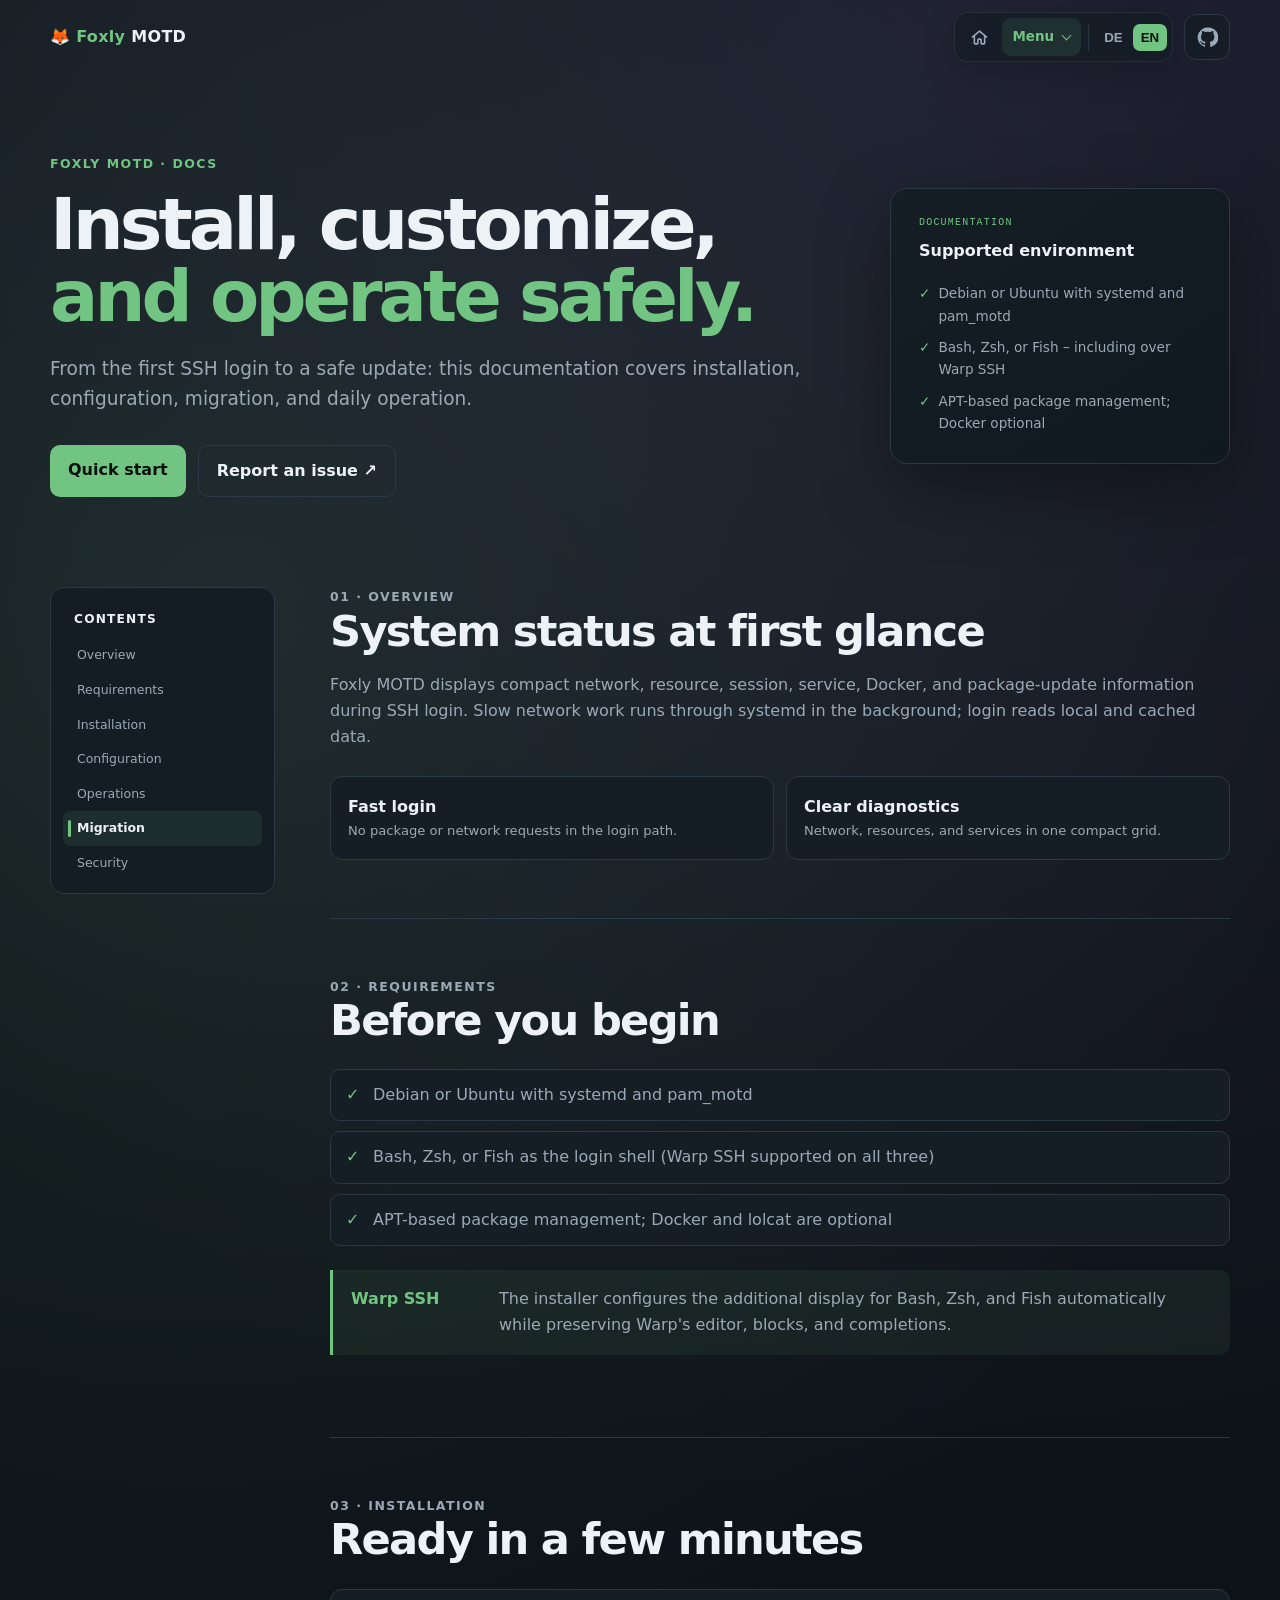
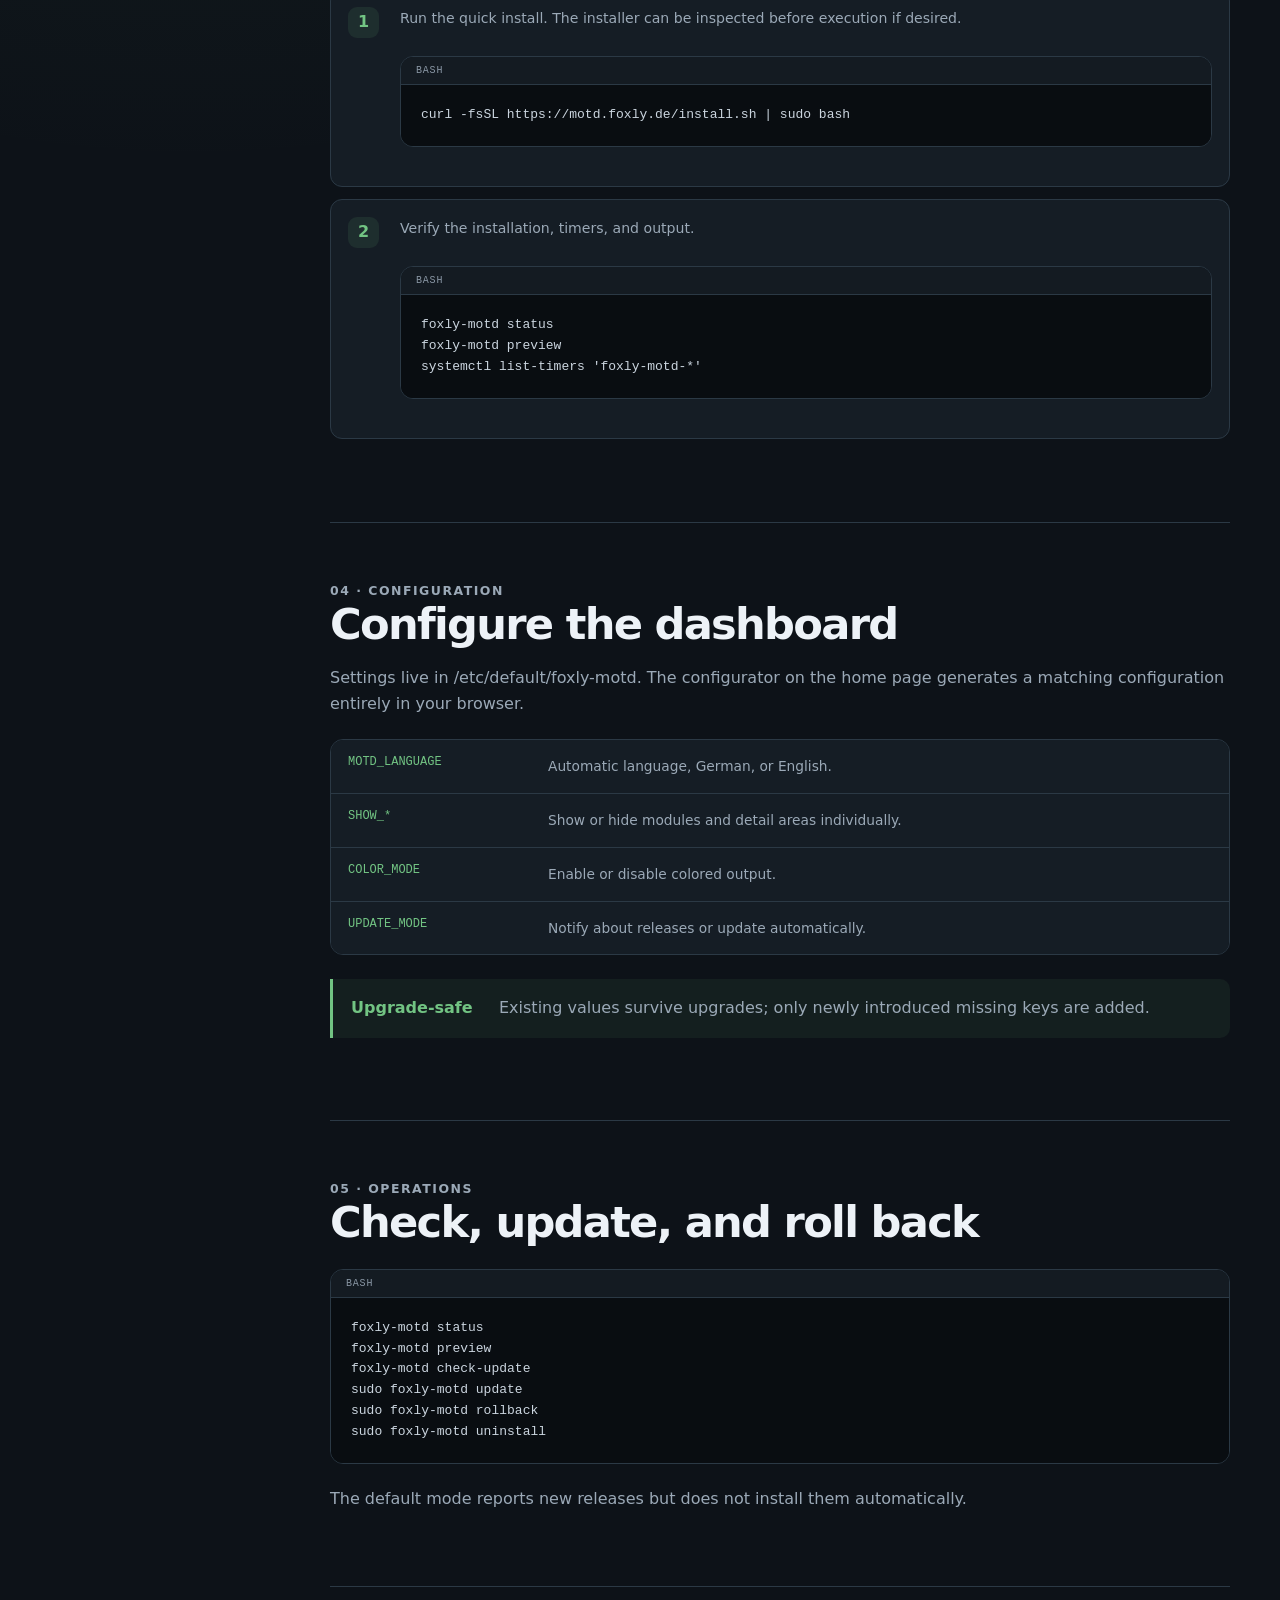
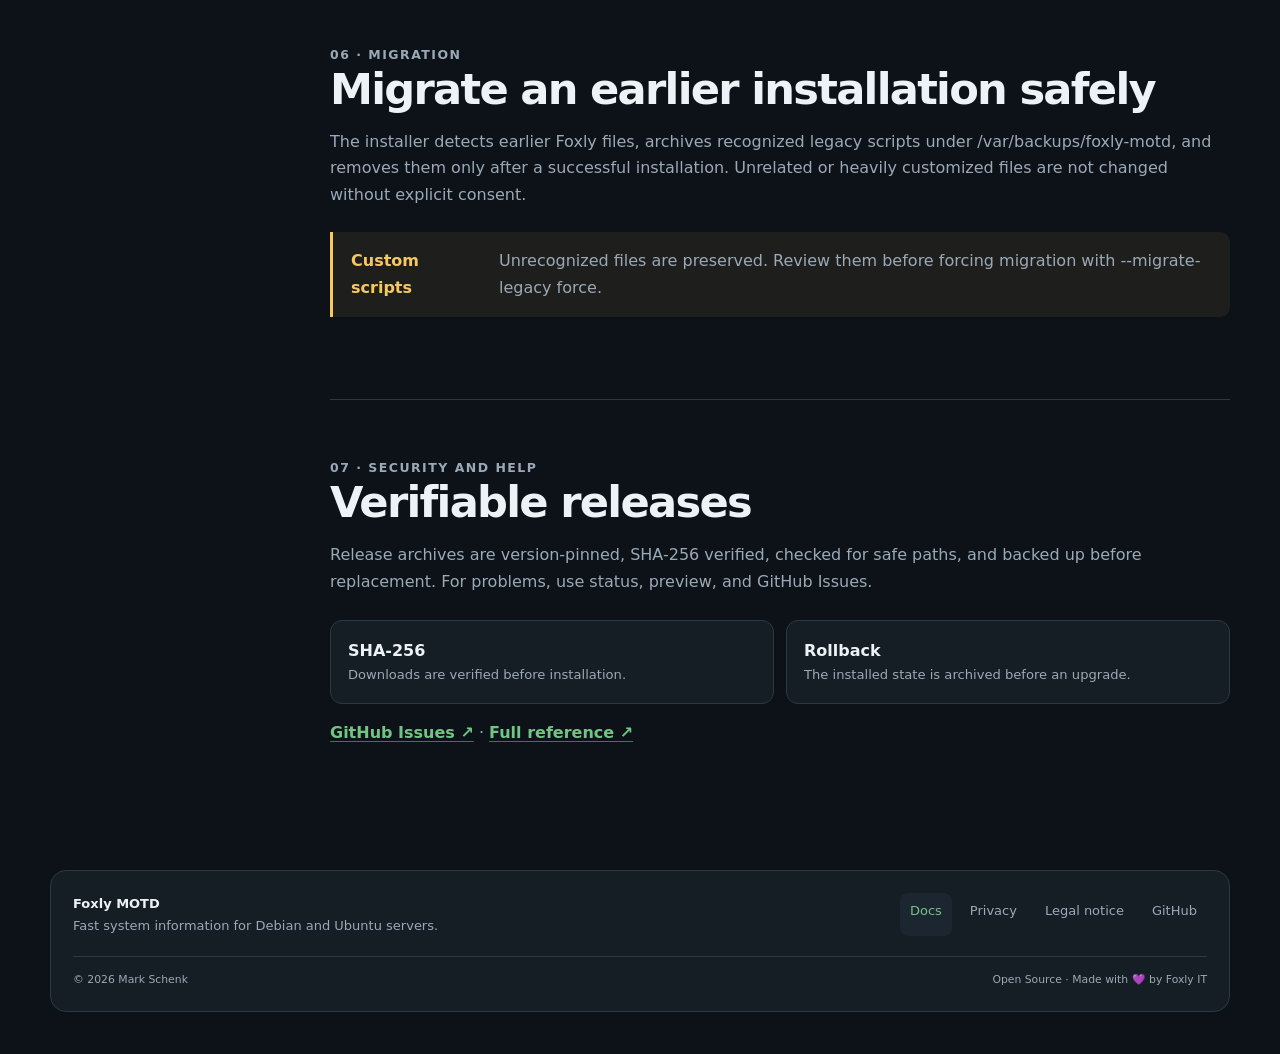
==== commit d1ceb5e3: "Align MOTD documentation with RootGuard manual" ====
--- a/docs/docs.html
+++ b/docs/docs.html
@@ -2,33 +2,35 @@
 <html lang="de"><head><meta charset="utf-8"><meta name="viewport" content="width=device-width,initial-scale=1"><meta name="description" content="Foxly MOTD Dokumentation: Installation, Konfiguration, Migration, Betrieb und Updates."><meta name="theme-color" content="#0d1218"><link rel="canonical" href="https://motd.foxly.de/docs.html"><meta property="og:title" content="Foxly MOTD Dokumentation"><meta property="og:description" content="Installation, Konfiguration und Betrieb von Foxly MOTD."><meta property="og:type" content="website"><meta property="og:url" content="https://motd.foxly.de/docs.html"><title>Foxly MOTD Dokumentation</title><link rel="stylesheet" href="family-pages.css"></head>
 <body data-title-de="Foxly MOTD Dokumentation" data-title-en="Foxly MOTD Documentation" data-description-de="Foxly MOTD Dokumentation: Installation, Konfiguration, Migration, Betrieb und Updates." data-description-en="Foxly MOTD documentation: installation, configuration, migration, operations, and updates."><a class="skip-link" href="#content">Zum Inhalt springen</a><div class="wrap">
 <header class="topbar"><a class="brand" href="index.html">🦊 <span>Foxly</span> MOTD</a><div class="nav-group"><nav class="links" aria-label="Hauptnavigation"><a class="nav-home" href="index.html" aria-label="Startseite" title="Startseite"><svg viewBox="0 0 24 24" fill="none" stroke="currentColor" stroke-width="2" stroke-linecap="round" stroke-linejoin="round" aria-hidden="true"><path d="M3 11.5 12 4l9 7.5"/><path d="M5.5 10v9a1 1 0 0 0 1 1H9a1 1 0 0 0 1-1v-4a1 1 0 0 1 1-1h2a1 1 0 0 1 1 1v4a1 1 0 0 0 1 1h2.5a1 1 0 0 0 1-1v-9"/></svg></a><details class="nav-dropdown active"><summary aria-current="page" data-de="Menü" data-en="Menu">Menü</summary><div class="nav-dropdown-menu"><a href="index.html#features" data-de="Features" data-en="Features">Features</a><a href="index.html#project" data-de="Projekt" data-en="Project">Projekt</a><a href="index.html#configurator" data-de="Konfigurator" data-en="Configurator">Konfigurator</a><a href="index.html#install" data-de="Installation" data-en="Install">Installation</a><a class="active" href="docs.html" aria-current="page" data-de="Docs" data-en="Documentation">Docs</a><a href="https://rootguard.foxly.de/tools.html" data-de="Foxly Tools" data-en="Foxly tools">Foxly Tools</a></div></details><div class="language-switch" aria-label="Sprache"><button class="lang-button" data-language="de">DE</button><button class="lang-button" data-language="en">EN</button></div></nav><a class="github-button" href="https://github.com/foxly-it/foxly-motd" target="_blank" rel="noopener noreferrer" aria-label="Foxly MOTD auf GitHub"><svg viewBox="0 0 24 24" aria-hidden="true"><path d="M12 .7a11.3 11.3 0 0 0-3.6 22c.6.1.8-.2.8-.5v-2c-3.3.7-4-1.4-4-1.4-.5-1.4-1.3-1.8-1.3-1.8-1.1-.7.1-.7.1-.7 1.2.1 1.8 1.2 1.8 1.2 1.1 1.8 2.8 1.3 3.5 1 .1-.8.4-1.3.8-1.6-2.7-.3-5.5-1.3-5.5-5.9 0-1.3.5-2.4 1.2-3.2-.1-.3-.5-1.5.1-3.2 0 0 1-.3 3.3 1.2a11.4 11.4 0 0 1 6 0c2.3-1.5 3.3-1.2 3.3-1.2.6 1.7.2 2.9.1 3.2.8.8 1.2 1.9 1.2 3.2 0 4.6-2.8 5.6-5.5 5.9.4.4.8 1.1.8 2.2v3.3c0 .3.2.6.8.5A11.3 11.3 0 0 0 12 .7Z"/></svg></a></div></header>
-<main id="content"><section class="hero docs-hero">
-<div><p class="eyebrow">Foxly MOTD · Docs</p><h1 data-de="Vom ersten Login bis zum <em>sicheren Update.</em>" data-en="From first login to a <em>safe update.</em>">Vom ersten Login bis zum <em>sicheren Update.</em></h1><p class="lead" data-de="Der kompakte Einstieg in Installation, Konfiguration, Migration und täglichen Betrieb. Ausführliche technische Details bleiben zusätzlich im Repository versioniert." data-en="A compact guide to installation, configuration, migration, and daily operation. Full technical details also remain versioned in the repository.">Der kompakte Einstieg in Installation, Konfiguration, Migration und täglichen Betrieb.</p></div>
+<main id="content" class="manual"><section class="hero docs-hero">
+<div><p class="eyebrow">Foxly MOTD · Docs</p><h1 data-de="Installieren, anpassen<br><em>und sicher betreiben.</em>" data-en="Install, customize,<br><em>and operate safely.</em>">Installieren, anpassen<br><em>und sicher betreiben.</em></h1><p class="lead" data-de="Von der ersten SSH-Anmeldung bis zum sicheren Update: Diese Dokumentation führt durch Installation, Konfiguration, Migration und täglichen Betrieb." data-en="From the first SSH login to a safe update: this documentation covers installation, configuration, migration, and daily operation.">Von der ersten SSH-Anmeldung bis zum sicheren Update: Diese Dokumentation führt durch Installation, Konfiguration, Migration und täglichen Betrieb.</p><div class="actions"><a class="button" href="#install" data-de="Schnellstart" data-en="Quick start">Schnellstart</a><a class="button secondary" href="https://github.com/foxly-it/foxly-motd/issues" target="_blank" rel="noopener noreferrer" data-de="Problem melden ↗" data-en="Report an issue ↗">Problem melden ↗</a></div></div>
 <aside class="docs-status"><span data-de="DOKUMENTATION" data-en="DOCUMENTATION">DOKUMENTATION</span><strong data-de="Unterstützte Umgebung" data-en="Supported environment">Unterstützte Umgebung</strong><ul>
 <li data-de="Debian oder Ubuntu mit systemd und pam_motd" data-en="Debian or Ubuntu with systemd and pam_motd">Debian oder Ubuntu mit systemd und pam_motd</li>
 <li data-de="Bash, Zsh oder Fish – auch über Warp SSH" data-en="Bash, Zsh, or Fish – including over Warp SSH">Bash, Zsh oder Fish – auch über Warp SSH</li>
 <li data-de="APT-basierte Paketverwaltung; Docker optional" data-en="APT-based package management; Docker optional">APT-basierte Paketverwaltung; Docker optional</li>
 </ul></aside>
 </section>
-<div class="page-layout"><aside class="toc"><strong data-de="Auf dieser Seite" data-en="On this page">Auf dieser Seite</strong><a href="#overview" data-de="Überblick" data-en="Overview">Überblick</a><a href="#requirements" data-de="Voraussetzungen" data-en="Requirements">Voraussetzungen</a><a href="#install" data-de="Installation" data-en="Installation">Installation</a><a href="#config" data-de="Konfiguration" data-en="Configuration">Konfiguration</a><a href="#operations" data-de="Betrieb" data-en="Operations">Betrieb</a><a href="#migration" data-de="Migration" data-en="Migration">Migration</a><a href="#security" data-de="Sicherheit" data-en="Security">Sicherheit</a></aside><div class="content">
-<section id="overview"><h2 data-de="Überblick" data-en="Overview">Überblick</h2><p data-de="Foxly MOTD zeigt beim SSH-Login kompakte Systeminformationen zu Netzwerk, Ressourcen, Sitzung, Diensten, Docker und Paketupdates. Langsame Netzwerkabfragen laufen über systemd im Hintergrund; der Login liest lokale und gecachte Daten." data-en="Foxly MOTD displays compact network, resource, session, service, Docker, and package-update information during SSH login. Slow network work runs through systemd in the background; login reads local and cached data.">Foxly MOTD zeigt beim SSH-Login kompakte Systeminformationen.</p></section>
-<section id="requirements"><h2 data-de="Voraussetzungen" data-en="Requirements">Voraussetzungen</h2><ul class="checklist">
+<div class="page-layout"><aside class="toc"><strong data-de="Inhalt" data-en="Contents">Inhalt</strong><a href="#overview" data-de="Überblick" data-en="Overview">Überblick</a><a href="#requirements" data-de="Voraussetzungen" data-en="Requirements">Voraussetzungen</a><a href="#install" data-de="Installation" data-en="Installation">Installation</a><a href="#config" data-de="Konfiguration" data-en="Configuration">Konfiguration</a><a href="#operations" data-de="Betrieb" data-en="Operations">Betrieb</a><a href="#migration" data-de="Migration" data-en="Migration">Migration</a><a href="#security" data-de="Sicherheit" data-en="Security">Sicherheit</a></aside><div class="content">
+<section id="overview"><p class="eyebrow" data-de="01 · Überblick" data-en="01 · Overview">01 · Überblick</p><h2 data-de="Systemstatus beim ersten Blick" data-en="System status at first glance">Systemstatus beim ersten Blick</h2><p data-de="Foxly MOTD zeigt beim SSH-Login kompakte Systeminformationen zu Netzwerk, Ressourcen, Sitzung, Diensten, Docker und Paketupdates. Langsame Netzwerkabfragen laufen über systemd im Hintergrund; der Login liest lokale und gecachte Daten." data-en="Foxly MOTD displays compact network, resource, session, service, Docker, and package-update information during SSH login. Slow network work runs through systemd in the background; login reads local and cached data.">Foxly MOTD zeigt beim SSH-Login kompakte Systeminformationen.</p><div class="manual-cards"><article><b data-de="Schneller Login" data-en="Fast login">Schneller Login</b><span data-de="Keine Paket- oder Netzwerkanfragen im Login-Pfad." data-en="No package or network requests in the login path.">Keine Paket- oder Netzwerkanfragen im Login-Pfad.</span></article><article><b data-de="Klare Diagnose" data-en="Clear diagnostics">Klare Diagnose</b><span data-de="Netzwerk, Ressourcen und Dienste in einem kompakten Raster." data-en="Network, resources, and services in one compact grid.">Netzwerk, Ressourcen und Dienste in einem kompakten Raster.</span></article></div></section>
+<section id="requirements"><p class="eyebrow" data-de="02 · Voraussetzungen" data-en="02 · Requirements">02 · Voraussetzungen</p><h2 data-de="Bevor du beginnst" data-en="Before you begin">Bevor du beginnst</h2><ul class="checklist">
 <li data-de="Debian oder Ubuntu mit systemd und pam_motd" data-en="Debian or Ubuntu with systemd and pam_motd">Debian oder Ubuntu mit systemd und pam_motd</li>
 <li data-de="Bash, Zsh oder Fish als Login-Shell (Warp SSH auf allen dreien unterstützt)" data-en="Bash, Zsh, or Fish as the login shell (Warp SSH supported on all three)">Bash, Zsh oder Fish als Login-Shell (Warp SSH auf allen dreien unterstützt)</li>
 <li data-de="APT-basierte Paketverwaltung; Docker und lolcat optional" data-en="APT-based package management; Docker and lolcat are optional">APT-basierte Paketverwaltung; Docker und lolcat optional</li>
-</ul></section>
-<section id="install"><h2 data-de="Installation" data-en="Installation">Installation</h2><ol class="steps">
+</ul><div class="manual-callout"><b>Warp SSH</b><span data-de="Der Installer richtet die zusätzliche Anzeige für Bash, Zsh und Fish automatisch ein und erhält Warps Eingabeeditor, Blöcke und Vervollständigung." data-en="The installer configures the additional display for Bash, Zsh, and Fish automatically while preserving Warp's editor, blocks, and completions.">Der Installer richtet die zusätzliche Anzeige für Bash, Zsh und Fish automatisch ein und erhält Warps Eingabeeditor, Blöcke und Vervollständigung.</span></div></section>
+<section id="install"><p class="eyebrow" data-de="03 · Installation" data-en="03 · Installation">03 · Installation</p><h2 data-de="In wenigen Minuten startklar" data-en="Ready in a few minutes">In wenigen Minuten startklar</h2><ol class="steps">
 <li><span>1</span><div><p data-de="Schnellinstallation ausführen. Der Installer kann bei Bedarf vor der Ausführung geprüft werden." data-en="Run the quick install. The installer can be inspected before execution if desired.">Schnellinstallation ausführen.</p><div class="code-block"><div>bash</div><pre><code>curl -fsSL https://motd.foxly.de/install.sh | sudo bash</code></pre></div></div></li>
 <li><span>2</span><div><p data-de="Installation, Timer und Ausgabe prüfen." data-en="Verify the installation, timers, and output.">Installation, Timer und Ausgabe prüfen.</p><div class="code-block"><div>bash</div><pre><code>foxly-motd status
 foxly-motd preview
 systemctl list-timers 'foxly-motd-*'</code></pre></div></div></li>
 </ol></section>
-<section id="config"><h2 data-de="Konfiguration" data-en="Configuration">Konfiguration</h2><p data-de="Die Einstellungen liegen unter /etc/default/foxly-motd. Der Konfigurator auf der Startseite erzeugt eine passende Konfiguration vollständig lokal im Browser." data-en="Settings live in /etc/default/foxly-motd. The configurator on the home page generates a matching configuration entirely in your browser.">Die Einstellungen liegen unter <code>/etc/default/foxly-motd</code>.</p><p class="note" data-de="Bestehende Werte bleiben bei Updates erhalten; nur neue fehlende Schlüssel werden ergänzt." data-en="Existing values survive upgrades; only newly introduced missing keys are added.">Bestehende Werte bleiben bei Updates erhalten.</p></section>
-<section id="operations"><h2 data-de="Betrieb und Updates" data-en="Operations and updates">Betrieb und Updates</h2><div class="code-block"><div>bash</div><pre><code>foxly-motd check-update
+<section id="config"><p class="eyebrow" data-de="04 · Konfiguration" data-en="04 · Configuration">04 · Konfiguration</p><h2 data-de="Das Dashboard passend einstellen" data-en="Configure the dashboard">Das Dashboard passend einstellen</h2><p data-de="Die Einstellungen liegen unter /etc/default/foxly-motd. Der Konfigurator auf der Startseite erzeugt eine passende Konfiguration vollständig lokal im Browser." data-en="Settings live in /etc/default/foxly-motd. The configurator on the home page generates a matching configuration entirely in your browser.">Die Einstellungen liegen unter <code>/etc/default/foxly-motd</code>.</p><div class="manual-table"><div><code>MOTD_LANGUAGE</code><span data-de="Automatische Sprache, Deutsch oder Englisch." data-en="Automatic language, German, or English.">Automatische Sprache, Deutsch oder Englisch.</span></div><div><code>SHOW_*</code><span data-de="Module und Detailbereiche einzeln ein- oder ausblenden." data-en="Show or hide modules and detail areas individually.">Module und Detailbereiche einzeln ein- oder ausblenden.</span></div><div><code>COLOR_MODE</code><span data-de="Farbausgabe dauerhaft aktivieren oder deaktivieren." data-en="Enable or disable colored output.">Farbausgabe dauerhaft aktivieren oder deaktivieren.</span></div><div><code>UPDATE_MODE</code><span data-de="Über Releases informieren oder automatisch aktualisieren." data-en="Notify about releases or update automatically.">Über Releases informieren oder automatisch aktualisieren.</span></div></div><div class="manual-callout"><b data-de="Updatesicher" data-en="Upgrade-safe">Updatesicher</b><span data-de="Bestehende Werte bleiben bei Updates erhalten; nur neue fehlende Schlüssel werden ergänzt." data-en="Existing values survive upgrades; only newly introduced missing keys are added.">Bestehende Werte bleiben bei Updates erhalten.</span></div></section>
+<section id="operations"><p class="eyebrow" data-de="05 · Betrieb" data-en="05 · Operations">05 · Betrieb</p><h2 data-de="Prüfen, aktualisieren, zurückrollen" data-en="Check, update, and roll back">Prüfen, aktualisieren, zurückrollen</h2><div class="code-block"><div>bash</div><pre><code>foxly-motd status
+foxly-motd preview
+foxly-motd check-update
 sudo foxly-motd update
 sudo foxly-motd rollback
 sudo foxly-motd uninstall</code></pre></div><p data-de="Der Standardmodus informiert über neue Releases, installiert sie aber nicht automatisch." data-en="The default mode reports new releases but does not install them automatically.">Der Standardmodus informiert über neue Releases.</p></section>
-<section id="migration"><h2 data-de="Migration" data-en="Migration">Migration</h2><p data-de="Der Installer erkennt frühere Foxly-Dateien, archiviert erkannte Legacy-Skripte unter /var/backups/foxly-motd und entfernt sie erst nach erfolgreicher Installation. Fremde oder stark angepasste Dateien werden nicht ungefragt verändert." data-en="The installer detects earlier Foxly files, archives recognized legacy scripts under /var/backups/foxly-motd, and removes them only after a successful installation. Unrelated or heavily customized files are not changed without explicit consent.">Der Installer sichert erkannte Legacy-Skripte vor der Migration.</p></section>
-<section id="security"><h2 data-de="Sicherheit und Hilfe" data-en="Security and help">Sicherheit und Hilfe</h2><p data-de="Release-Archive werden versionsgenau geladen, per SHA-256 geprüft, auf sichere Pfade kontrolliert und vor dem Austausch gesichert. Bei Problemen helfen Status, Vorschau und die GitHub-Issues." data-en="Release archives are version-pinned, SHA-256 verified, checked for safe paths, and backed up before replacement. For problems, use status, preview, and GitHub Issues.">Release-Archive werden geprüft und vor dem Austausch gesichert.</p><p><a href="https://github.com/foxly-it/foxly-motd/issues" target="_blank" rel="noopener noreferrer">GitHub Issues ↗</a> · <a href="https://github.com/foxly-it/foxly-motd#readme" target="_blank" rel="noopener noreferrer" data-de="Vollständige Referenz ↗" data-en="Full reference ↗">Vollständige Referenz ↗</a></p></section>
+<section id="migration"><p class="eyebrow" data-de="06 · Migration" data-en="06 · Migration">06 · Migration</p><h2 data-de="Alte Installation sicher übernehmen" data-en="Migrate an earlier installation safely">Alte Installation sicher übernehmen</h2><p data-de="Der Installer erkennt frühere Foxly-Dateien, archiviert erkannte Legacy-Skripte unter /var/backups/foxly-motd und entfernt sie erst nach erfolgreicher Installation. Fremde oder stark angepasste Dateien werden nicht ungefragt verändert." data-en="The installer detects earlier Foxly files, archives recognized legacy scripts under /var/backups/foxly-motd, and removes them only after a successful installation. Unrelated or heavily customized files are not changed without explicit consent.">Der Installer sichert erkannte Legacy-Skripte vor der Migration.</p><div class="manual-callout warning"><b data-de="Eigene Skripte" data-en="Custom scripts">Eigene Skripte</b><span data-de="Nicht erkannte Dateien bleiben erhalten. Prüfe sie vor einer erzwungenen Migration mit --migrate-legacy force." data-en="Unrecognized files are preserved. Review them before forcing migration with --migrate-legacy force.">Nicht erkannte Dateien bleiben erhalten. Prüfe sie vor einer erzwungenen Migration mit <code>--migrate-legacy force</code>.</span></div></section>
+<section id="security"><p class="eyebrow" data-de="07 · Sicherheit und Hilfe" data-en="07 · Security and help">07 · Sicherheit und Hilfe</p><h2 data-de="Nachvollziehbare Releases" data-en="Verifiable releases">Nachvollziehbare Releases</h2><p data-de="Release-Archive werden versionsgenau geladen, per SHA-256 geprüft, auf sichere Pfade kontrolliert und vor dem Austausch gesichert. Bei Problemen helfen Status, Vorschau und die GitHub-Issues." data-en="Release archives are version-pinned, SHA-256 verified, checked for safe paths, and backed up before replacement. For problems, use status, preview, and GitHub Issues.">Release-Archive werden geprüft und vor dem Austausch gesichert.</p><div class="manual-cards"><article><b>SHA-256</b><span data-de="Downloads werden vor der Installation geprüft." data-en="Downloads are verified before installation.">Downloads werden vor der Installation geprüft.</span></article><article><b>Rollback</b><span data-de="Vor einem Upgrade wird der installierte Stand archiviert." data-en="The installed state is archived before an upgrade.">Vor einem Upgrade wird der installierte Stand archiviert.</span></article></div><p><a href="https://github.com/foxly-it/foxly-motd/issues" target="_blank" rel="noopener noreferrer">GitHub Issues ↗</a> · <a href="https://github.com/foxly-it/foxly-motd#readme" target="_blank" rel="noopener noreferrer" data-de="Vollständige Referenz ↗" data-en="Full reference ↗">Vollständige Referenz ↗</a></p></section>
 </div></div></main>
 <footer class="footer"><div><strong>Foxly MOTD</strong><span data-de="Schnelle Systeminformationen für Debian- und Ubuntu-Server." data-en="Fast system information for Debian and Ubuntu servers.">Schnelle Systeminformationen für Debian- und Ubuntu-Server.</span></div><nav class="footer-links"><a href="docs.html" aria-current="page">Docs</a><a href="privacy.html" data-de="Datenschutz" data-en="Privacy">Datenschutz</a><a href="imprint.html" data-de="Impressum" data-en="Legal notice">Impressum</a><a href="https://github.com/foxly-it/foxly-motd">GitHub</a></nav><small><span>© <span id="copyright-year"></span> Mark Schenk</span><span>Open Source · Made with 💜 by Foxly IT</span></small></footer></div><script src="family-pages.js"></script></body></html>
--- a/docs/family-pages.css
+++ b/docs/family-pages.css
@@ -1,4 +1,4 @@
-:root{--bg:#0d1218;--panel:#151d25;--soft:#1b2631;--border:#2b3945;--text:#edf2f7;--muted:#9ba9b7;--green:#72c483;--purple:#a98bea;--shadow:0 24px 70px rgba(0,0,0,.35)}
+:root{--bg:#0d1218;--panel:#151d25;--soft:#1b2631;--border:#2b3945;--text:#edf2f7;--muted:#9ba9b7;--green:#72c483;--purple:#a98bea;--yellow:#f6c85f;--shadow:0 24px 70px rgba(0,0,0,.35)}
 *{box-sizing:border-box}html{scroll-behavior:smooth}body{margin:0;background:radial-gradient(circle at 75% 0,rgba(169,139,234,.12),transparent 35%),radial-gradient(circle at 15% 15%,rgba(114,196,131,.12),transparent 30%),var(--bg);color:var(--text);font:16px/1.65 Inter,ui-sans-serif,system-ui,-apple-system,BlinkMacSystemFont,"Segoe UI",sans-serif}.wrap{width:min(1180px,calc(100% - 40px));margin:auto}.skip-link{position:fixed;z-index:20;top:10px;left:10px;transform:translateY(-150%);padding:9px 13px;border-radius:8px;background:var(--green);color:#07110a;font-weight:800}.skip-link:focus{transform:none}.topbar{min-height:74px;display:flex;align-items:center;justify-content:space-between;gap:20px}.brand{color:var(--text);font-weight:800;letter-spacing:.02em;text-decoration:none}.brand span{color:var(--green)}.nav-group,.links,.language-switch{display:flex;align-items:center;gap:10px}.links{padding:4px;border:1px solid var(--border);border-radius:12px;background:rgba(21,29,37,.78)}.links a{padding:7px 10px;border-radius:8px;color:var(--muted);text-decoration:none}.links a:hover,.links a.active{background:var(--soft);color:var(--green)}.lang-button{border:0;border-radius:7px;background:transparent;color:var(--muted);padding:6px 9px;cursor:pointer;font-weight:800}.lang-button.active{background:var(--green);color:#07110a}.github-button{display:grid;width:46px;height:46px;flex:0 0 46px;place-items:center;border:1px solid var(--border);border-radius:12px;background:rgba(21,29,37,.78);color:var(--muted);text-decoration:none}.github-button:hover{background:var(--soft);color:var(--green)}.github-button svg{width:21px;height:21px;fill:currentColor}.hero{padding:82px 0 52px}.eyebrow{color:var(--green);font-size:.78rem;font-weight:800;letter-spacing:.12em;text-transform:uppercase}h1{max-width:850px;margin:.2em 0 .3em;font-size:clamp(2.8rem,7vw,5.4rem);line-height:1;letter-spacing:-.055em}h1 em{color:var(--green);font-style:normal}.lead{max-width:760px;color:var(--muted);font-size:1.16rem}.page-layout{display:grid;grid-template-columns:230px minmax(0,1fr);gap:34px;padding:18px 0 80px}.toc{position:sticky;top:20px;align-self:start;padding:18px;border:1px solid var(--border);border-radius:14px;background:var(--panel)}.toc strong{display:block;margin-bottom:10px}.toc a{display:block;padding:7px 8px;border-radius:7px;color:var(--muted);text-decoration:none}.toc a:hover{background:var(--soft);color:var(--green)}.content{display:grid;gap:16px}.content section{scroll-margin-top:20px;padding:27px;border:1px solid var(--border);border-radius:15px;background:linear-gradient(145deg,var(--panel),#111820)}h2{margin:0 0 10px;font-size:clamp(1.45rem,3vw,2.15rem);letter-spacing:-.025em}h3{margin:1.3em 0 .35em}.content p,.content li{color:var(--muted)}.content a{color:var(--green)}pre{overflow:auto;margin:16px 0 0;padding:18px;border:1px solid var(--border);border-radius:10px;background:#090d11;color:#cbd5df;font:13px/1.6 "SFMono-Regular",Consolas,monospace}.note{padding:14px 16px;border-left:3px solid var(--purple);background:rgba(169,139,234,.08)}address{color:var(--muted);font-style:normal}.footer{display:grid;grid-template-columns:1fr auto;gap:18px;margin:0 0 42px;padding:22px;border:1px solid var(--border);border-radius:16px;background:var(--panel);color:var(--muted);font-size:13px}.footer>div{display:grid}.footer strong{color:var(--text)}.footer-links{display:flex;gap:8px;flex-wrap:wrap}.footer-links a{padding:7px 10px;border-radius:8px;color:var(--muted);text-decoration:none}.footer-links a:hover,.footer-links a[aria-current=page]{background:var(--soft);color:var(--green)}.footer small{display:flex;grid-column:1/-1;justify-content:space-between;flex-wrap:wrap;gap:8px;margin-top:2px;padding-top:14px;border-top:1px solid var(--border)}
 .links{gap:4px;border:1px solid rgba(255,255,255,.07);border-radius:14px;background:rgba(21,29,37,.74);padding:5px;box-shadow:0 10px 35px rgba(0,0,0,.16);backdrop-filter:blur(14px)}
 .links>a,.nav-dropdown>summary{display:flex;align-items:center;min-height:38px;margin:0!important;border-radius:9px;color:var(--muted);padding:7px 11px;text-decoration:none;font-size:.84rem;font-weight:700;white-space:nowrap;transition:background .18s ease,color .18s ease}
@@ -12,7 +12,7 @@
 .nav-dropdown>summary::-webkit-details-marker{display:none}
 .nav-dropdown>summary::after{width:6px;height:6px;margin:-3px 1px 0 8px;border-right:1.5px solid currentColor;border-bottom:1.5px solid currentColor;content:"";transform:rotate(45deg);transition:transform .18s ease}
 .nav-dropdown[open]>summary::after{margin-top:3px;transform:rotate(225deg)}
-.nav-dropdown-menu{position:absolute;z-index:30;top:calc(100% + 9px);right:0;left:auto;display:grid;min-width:210px;overflow:hidden;border:1px solid var(--border);border-radius:13px;background:rgba(15,22,29,.98);padding:6px;box-shadow:0 24px 65px rgba(0,0,0,.42)}
+.nav-dropdown-menu{position:absolute;z-index:30;top:calc(100% + 9px);left:0;display:grid;min-width:210px;max-width:calc(100vw - 40px);overflow:hidden;border:1px solid var(--border);border-radius:13px;background:rgba(15,22,29,.98);padding:6px;box-shadow:0 24px 65px rgba(0,0,0,.42)}
 .nav-dropdown-menu a{border-radius:8px;color:var(--muted);padding:9px 11px;text-decoration:none;font-size:.8rem;white-space:nowrap}
 .nav-dropdown-menu a:hover,.nav-dropdown-menu a:focus-visible{background:var(--soft);color:var(--text);outline:none}
 .nav-dropdown-menu a.active{background:rgba(114,196,131,.1);color:var(--green)}
@@ -36,4 +36,13 @@
 .code-block{margin:12px 0 0;overflow:hidden;border:1px solid var(--border);border-radius:13px;background:#090e13}
 .code-block>div{border-bottom:1px solid var(--border);background:#141b22;padding:8px 15px;color:#8a97a5;font:10px "SFMono-Regular",Consolas,monospace;text-transform:uppercase;letter-spacing:.08em}
 .code-block pre{margin:0;border:0;border-radius:0}
-@media(max-width:900px){.topbar{align-items:flex-start;flex-wrap:wrap;padding:12px 0}.nav-group{width:100%}.links{flex:1;overflow-x:auto}.page-layout{grid-template-columns:1fr}.toc{position:static}.hero{padding-top:48px}.docs-hero{grid-template-columns:1fr}}@media(max-width:600px){.wrap{width:calc(100% - 24px)}.links a{padding:7px}.github-button{width:44px;height:44px;flex-basis:44px}.content section{padding:21px}.footer{grid-template-columns:1fr}.footer small{flex-direction:column;align-items:flex-start}.footer-links{flex-direction:column}.steps li{grid-template-columns:1fr}}
+@media(max-width:900px){.topbar{align-items:flex-start;flex-wrap:wrap;padding:12px 0}.nav-group{width:100%}.page-layout{grid-template-columns:1fr}.toc{position:static}.hero{padding-top:48px}.docs-hero{grid-template-columns:1fr}}@media(max-width:600px){.wrap{width:calc(100% - 24px)}.links a{padding:7px}.github-button{width:44px;height:44px;flex-basis:44px}.content section{padding:21px}.footer{grid-template-columns:1fr}.footer small{flex-direction:column;align-items:flex-start}.footer-links{flex-direction:column}}
+
+/* Documentation manual — aligned with the RootGuard documentation system. */
+.manual{padding-bottom:50px}.manual .eyebrow{margin:0}.docs-hero{grid-template-columns:minmax(0,1fr) 340px;gap:70px;padding:80px 0 90px}.docs-hero h1{font-size:clamp(3rem,5.6vw,4.9rem)}.docs-status{padding:28px}.actions{display:flex;gap:12px;flex-wrap:wrap;margin-top:30px}.button{display:inline-block;border-radius:10px;background:var(--green);color:#07110a;padding:12px 18px;text-decoration:none;font-weight:850}.button.secondary{border:1px solid var(--border);background:transparent;color:var(--text)}.button:hover,.button:focus-visible{filter:brightness(1.08)}
+.page-layout{grid-template-columns:225px minmax(0,1fr);gap:55px;align-items:start;padding:0}.toc{top:18px;display:grid;max-height:calc(100vh - 36px);overflow:auto;padding:12px;background:rgba(21,29,37,.94)}.toc strong{margin:0;padding:9px 11px;color:var(--text);font-size:.76rem;text-transform:uppercase;letter-spacing:.1em}.toc a{position:relative;padding:7px 11px 7px 14px;font-size:.78rem;transition:background .18s ease,color .18s ease}.toc a:hover,.toc a:focus-visible{background:var(--soft);color:var(--text)}.toc a.current::before{position:absolute;top:9px;bottom:9px;left:5px;width:3px;border-radius:3px;background:var(--green);content:""}
+.content{display:block;min-width:0}.content section{padding:58px 0;border:0;border-top:1px solid var(--border);border-radius:0;background:none}.content section:first-child{padding-top:0;border-top:0}.content h2{margin:0 0 14px;font-size:clamp(1.9rem,3.5vw,2.7rem);line-height:1.1;letter-spacing:-.04em}.content a{font-weight:700;text-decoration-color:rgba(114,196,131,.55);text-underline-offset:.2em}.content a:hover,.content a:focus-visible{color:var(--text);text-decoration-color:var(--green)}
+.manual-cards{display:grid;grid-template-columns:1fr 1fr;gap:12px;margin-top:25px}.manual-cards article{display:grid;border:1px solid var(--border);border-radius:12px;background:var(--panel);padding:17px}.manual-cards span{color:var(--muted);font-size:.82rem}.checklist{margin:24px 0}.steps{margin:25px 0}.steps li{grid-template-columns:38px 1fr;padding:17px}.steps li>span{width:31px;height:31px}.code-block{margin:22px 0}.code-block pre{overflow-x:hidden;padding:20px;white-space:pre-wrap;overflow-wrap:anywhere;word-break:break-word}
+.manual-callout{display:flex;gap:18px;margin:24px 0;border-left:3px solid var(--green);border-radius:0 10px 10px 0;background:rgba(114,196,131,.07);padding:16px 18px}.manual-callout b{flex:0 0 130px;color:var(--green)}.manual-callout span{color:var(--muted)}.manual-callout.warning{border-left-color:var(--yellow);background:rgba(246,200,95,.07)}.manual-callout.warning b{color:var(--yellow)}.manual-table{display:grid;margin-top:22px;overflow:hidden;border:1px solid var(--border);border-radius:13px}.manual-table>div{display:grid;grid-template-columns:180px 1fr;gap:20px;padding:15px 17px;background:var(--panel)}.manual-table>div+div{border-top:1px solid var(--border)}.manual-table span{color:var(--muted);font-size:.86rem}.manual-table code{color:var(--green);font:12px "SFMono-Regular",Consolas,monospace}
+@media(max-width:1000px){.docs-hero{grid-template-columns:1fr;gap:35px}.page-layout{grid-template-columns:1fr}.toc{position:static;grid-template-columns:repeat(3,1fr);max-height:none}.toc strong{grid-column:1/-1}}
+@media(max-width:600px){.docs-hero{padding:45px 0 60px}.toc{grid-template-columns:1fr 1fr}.content section{padding:45px 0}.manual-cards{grid-template-columns:1fr}.manual-callout{display:grid;gap:5px}.manual-callout b{flex:auto}.manual-table>div{grid-template-columns:1fr;gap:5px}.actions{display:grid}.button{text-align:center}}
